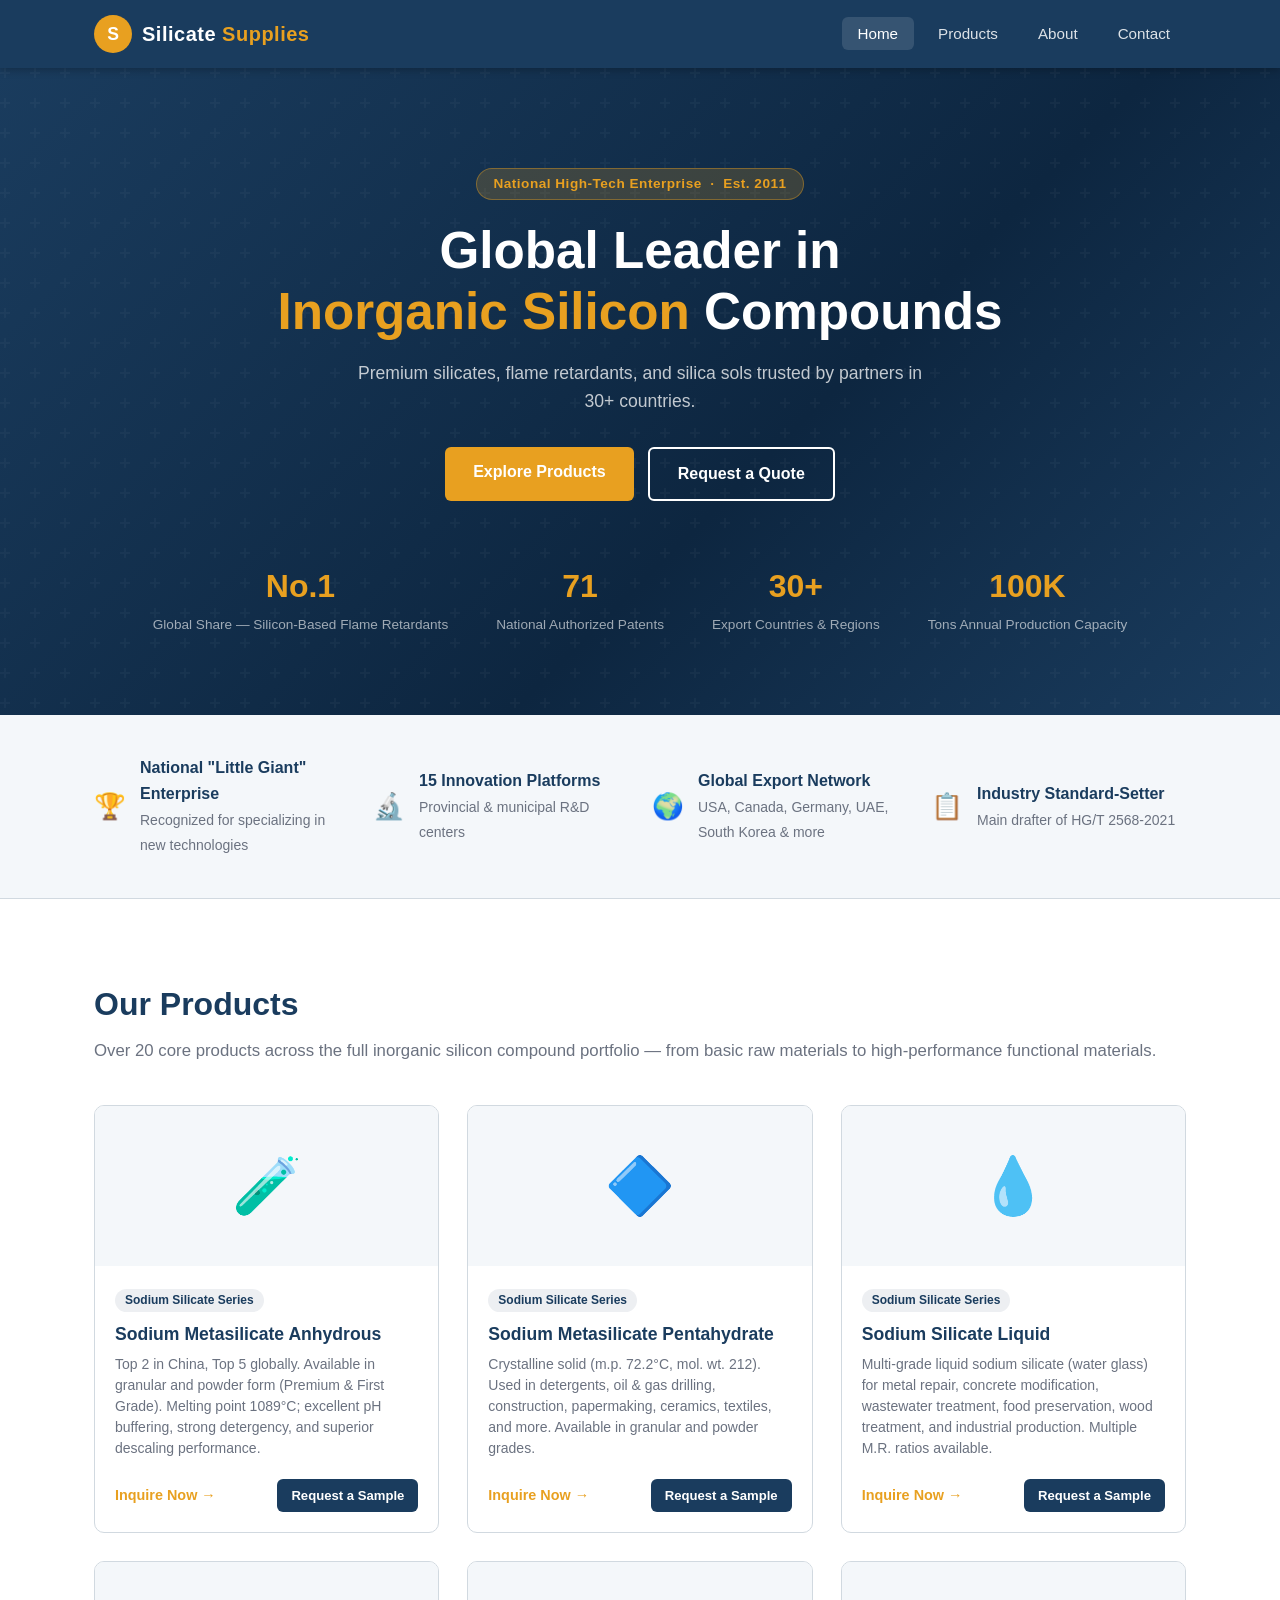
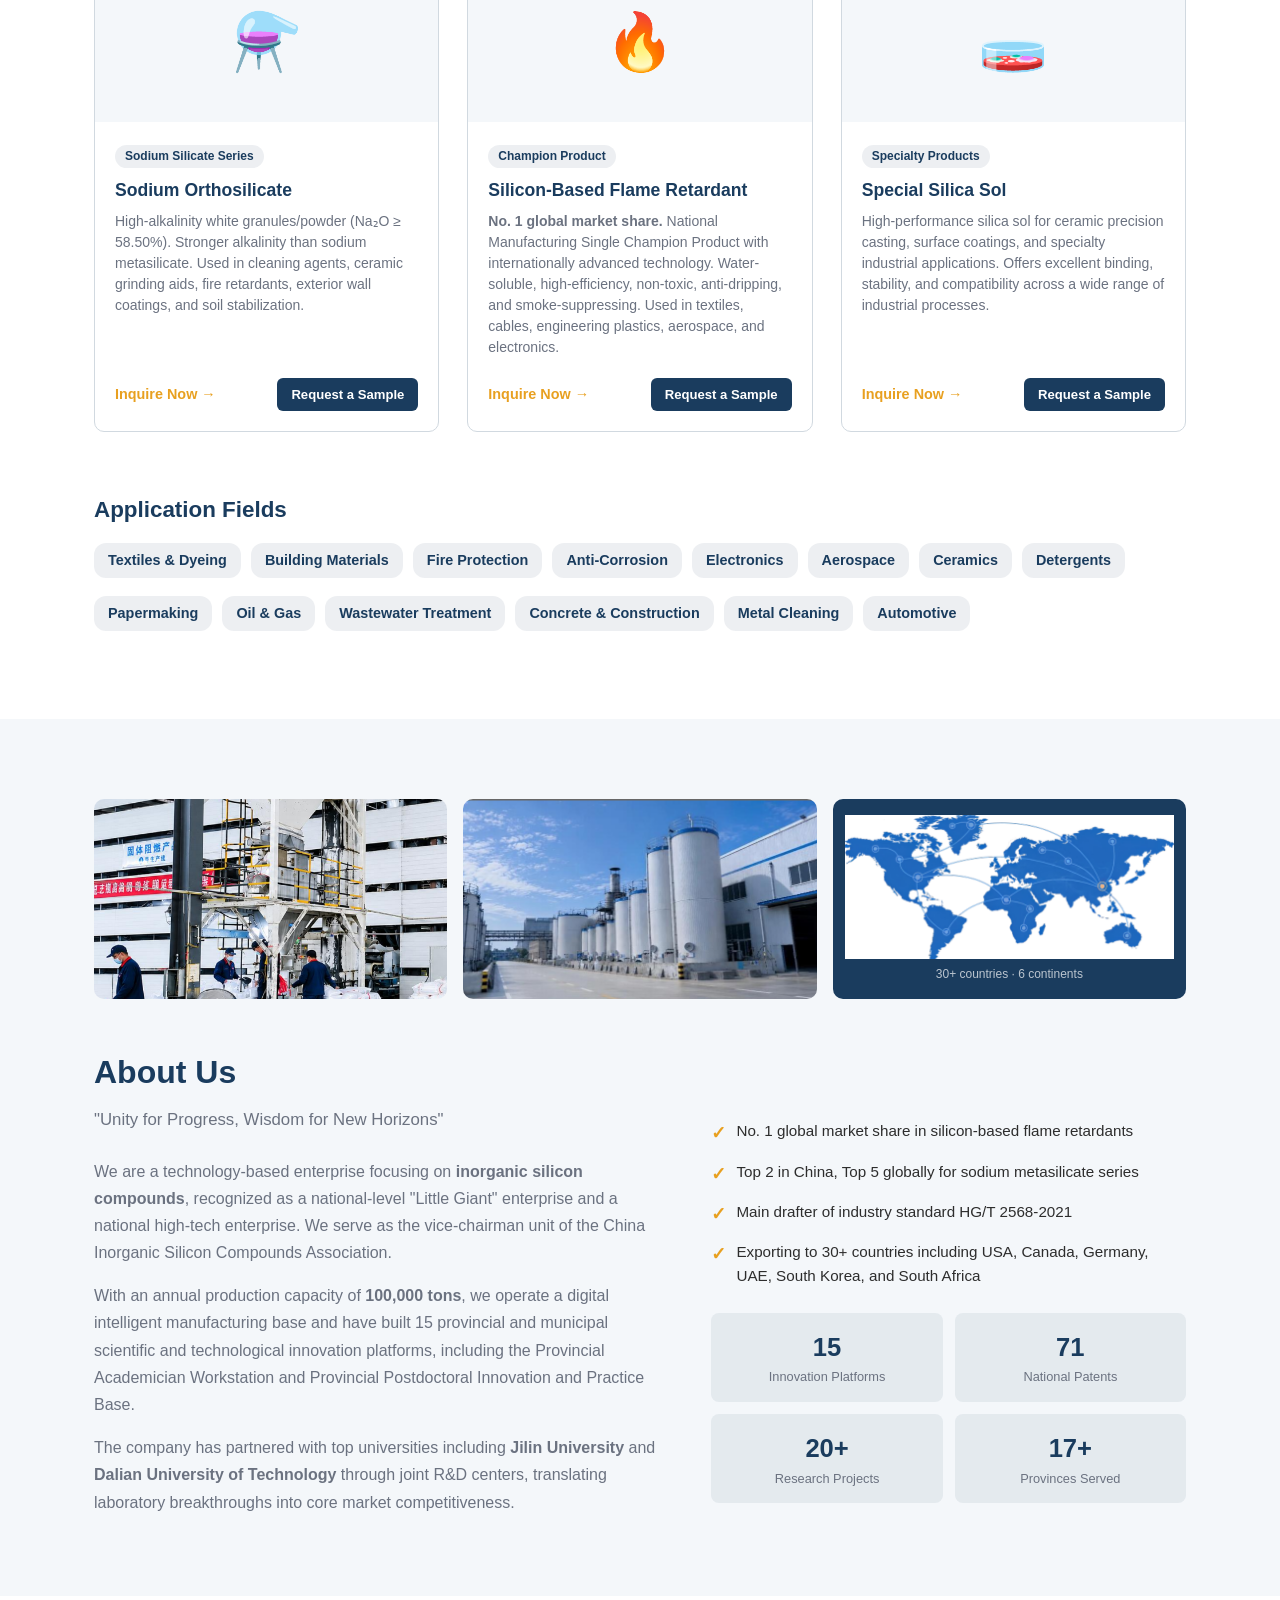
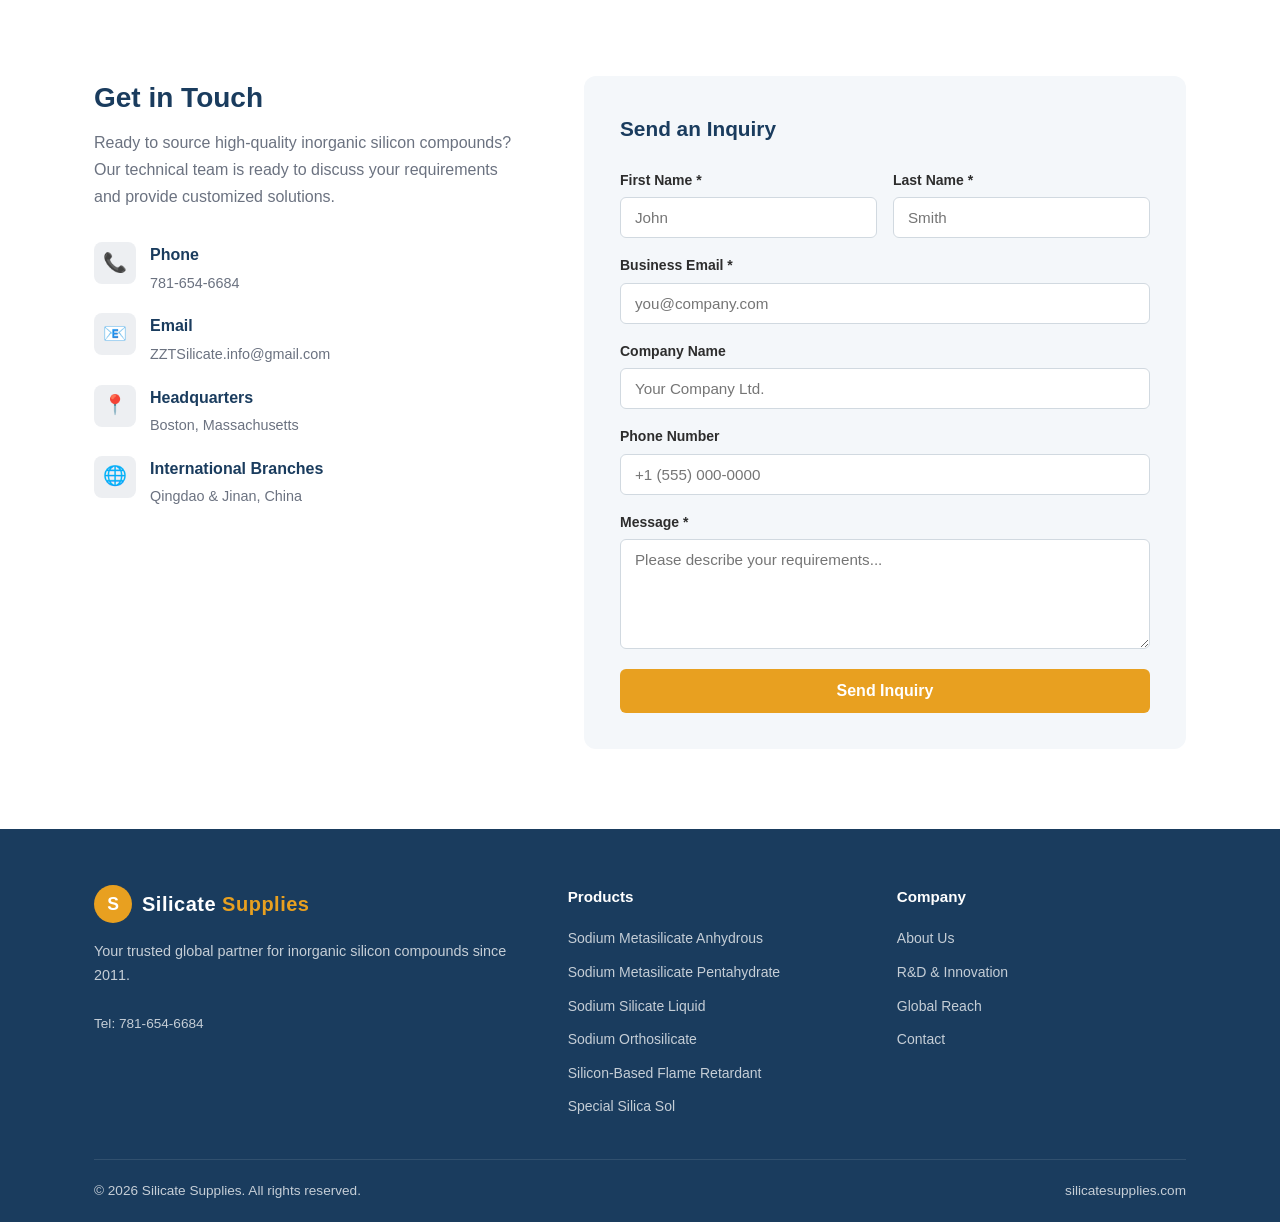
==== index.html @ c0387458 "Push right column down to align below About Us heading" ====
<!DOCTYPE html>
<html lang="en">
<head>
  <meta charset="UTF-8" />
  <meta name="viewport" content="width=device-width, initial-scale=1.0" />
  <title>Silicate Supplies | Sodium Metasilicate, Silica Sol & Flame Retardants</title>
  <meta name="description" content="Global supplier of inorganic silicon compounds — sodium metasilicate anhydrous & pentahydrate, sodium silicate, silicon-based flame retardants, and silica sol. No.1 global share in silicon-based flame retardants. Shipping to 30+ countries. Boston, MA." />
  <meta name="keywords" content="sodium metasilicate, sodium silicate, silicon flame retardant, silica sol, inorganic silicon compounds, sodium orthosilicate, silicate supplier, industrial silicates" />
  <meta name="robots" content="index, follow" />
  <link rel="canonical" href="https://silicatesupplies.com/" />
  <link rel="stylesheet" href="css/style.css" />
</head>
<body>

<!-- ===== NAV ===== -->
<nav>
  <div class="container nav-inner">
    <a href="#home" class="nav-logo">
      <div class="nav-logo-icon">S</div>
      <span class="nav-logo-text">Silicate <span>Supplies</span></span>
    </a>
    <ul class="nav-links">
      <li><a href="#home" class="active">Home</a></li>
      <li><a href="#products">Products</a></li>
      <li><a href="#about">About</a></li>
      <li><a href="#contact">Contact</a></li>
    </ul>
    <div class="hamburger" id="hamburger" aria-label="Menu">
      <span></span><span></span><span></span>
    </div>
  </div>
</nav>

<!-- ===== HERO ===== -->
<section id="home" class="hero">
  <div class="container hero-content">
    <div class="hero-badge">National High-Tech Enterprise &nbsp;·&nbsp; Est. 2011</div>
    <h1>Global Leader in<br><span>Inorganic Silicon</span> Compounds</h1>
    <p class="hero-desc">
      Premium silicates, flame retardants, and silica sols trusted by partners in 30+ countries.
    </p>
    <div class="hero-buttons">
      <a href="#products" class="btn btn-primary">Explore Products</a>
      <a href="#contact" class="btn btn-outline">Request a Quote</a>
    </div>
    <div class="hero-stats">
      <div class="stat-item">
        <div class="stat-num">No.1</div>
        <div class="stat-label">Global Share — Silicon-Based Flame Retardants</div>
      </div>
      <div class="stat-item">
        <div class="stat-num">71</div>
        <div class="stat-label">National Authorized Patents</div>
      </div>
      <div class="stat-item">
        <div class="stat-num">30+</div>
        <div class="stat-label">Export Countries &amp; Regions</div>
      </div>
      <div class="stat-item">
        <div class="stat-num">100K</div>
        <div class="stat-label">Tons Annual Production Capacity</div>
      </div>
    </div>
  </div>
</section>

<!-- ===== FEATURES BAR ===== -->
<div class="features-bar">
  <div class="container">
    <div class="features-grid">
      <div class="feature-item">
        <span class="feature-icon">🏆</span>
        <div class="feature-text">
          <strong>National "Little Giant" Enterprise</strong>
          <span>Recognized for specializing in new technologies</span>
        </div>
      </div>
      <div class="feature-item">
        <span class="feature-icon">🔬</span>
        <div class="feature-text">
          <strong>15 Innovation Platforms</strong>
          <span>Provincial &amp; municipal R&amp;D centers</span>
        </div>
      </div>
      <div class="feature-item">
        <span class="feature-icon">🌍</span>
        <div class="feature-text">
          <strong>Global Export Network</strong>
          <span>USA, Canada, Germany, UAE, South Korea &amp; more</span>
        </div>
      </div>
      <div class="feature-item">
        <span class="feature-icon">📋</span>
        <div class="feature-text">
          <strong>Industry Standard-Setter</strong>
          <span>Main drafter of HG/T 2568-2021</span>
        </div>
      </div>
    </div>
  </div>
</div>

<!-- ===== PRODUCTS ===== -->
<section id="products" class="products">
  <div class="container">
    <h2 class="section-title">Our Products</h2>
    <p class="section-sub">Over 20 core products across the full inorganic silicon compound portfolio — from basic raw materials to high-performance functional materials.</p>
    <div class="products-grid">

      <div class="product-card">
        <div class="product-img">🧪</div>
        <div class="product-body">
          <span class="product-tag">Sodium Silicate Series</span>
          <h3>Sodium Metasilicate Anhydrous</h3>
          <p>Top 2 in China, Top 5 globally. Available in granular and powder form (Premium &amp; First Grade). Melting point 1089°C; excellent pH buffering, strong detergency, and superior descaling performance.</p>
        </div>
        <div class="product-footer">
          <a href="#contact" data-product="Sodium Metasilicate Anhydrous">Inquire Now &rarr;</a>
          <a href="#contact" class="sample-btn" data-product="Sodium Metasilicate Anhydrous" data-sample="true">Request a Sample</a>
        </div>
      </div>

      <div class="product-card">
        <div class="product-img">🔷</div>
        <div class="product-body">
          <span class="product-tag">Sodium Silicate Series</span>
          <h3>Sodium Metasilicate Pentahydrate</h3>
          <p>Crystalline solid (m.p. 72.2°C, mol. wt. 212). Used in detergents, oil &amp; gas drilling, construction, papermaking, ceramics, textiles, and more. Available in granular and powder grades.</p>
        </div>
        <div class="product-footer">
          <a href="#contact" data-product="Sodium Metasilicate Pentahydrate">Inquire Now &rarr;</a>
          <a href="#contact" class="sample-btn" data-product="Sodium Metasilicate Pentahydrate" data-sample="true">Request a Sample</a>
        </div>
      </div>

      <div class="product-card">
        <div class="product-img">💧</div>
        <div class="product-body">
          <span class="product-tag">Sodium Silicate Series</span>
          <h3>Sodium Silicate Liquid</h3>
          <p>Multi-grade liquid sodium silicate (water glass) for metal repair, concrete modification, wastewater treatment, food preservation, wood treatment, and industrial production. Multiple M.R. ratios available.</p>
        </div>
        <div class="product-footer">
          <a href="#contact" data-product="Sodium Silicate Liquid">Inquire Now &rarr;</a>
          <a href="#contact" class="sample-btn" data-product="Sodium Silicate Liquid" data-sample="true">Request a Sample</a>
        </div>
      </div>

      <div class="product-card">
        <div class="product-img">⚗️</div>
        <div class="product-body">
          <span class="product-tag">Sodium Silicate Series</span>
          <h3>Sodium Orthosilicate</h3>
          <p>High-alkalinity white granules/powder (Na₂O ≥ 58.50%). Stronger alkalinity than sodium metasilicate. Used in cleaning agents, ceramic grinding aids, fire retardants, exterior wall coatings, and soil stabilization.</p>
        </div>
        <div class="product-footer">
          <a href="#contact" data-product="Sodium Orthosilicate">Inquire Now &rarr;</a>
          <a href="#contact" class="sample-btn" data-product="Sodium Orthosilicate" data-sample="true">Request a Sample</a>
        </div>
      </div>

      <div class="product-card">
        <div class="product-img">🔥</div>
        <div class="product-body">
          <span class="product-tag">Champion Product</span>
          <h3>Silicon-Based Flame Retardant</h3>
          <p><strong>No. 1 global market share.</strong> National Manufacturing Single Champion Product with internationally advanced technology. Water-soluble, high-efficiency, non-toxic, anti-dripping, and smoke-suppressing. Used in textiles, cables, engineering plastics, aerospace, and electronics.</p>
        </div>
        <div class="product-footer">
          <a href="#contact" data-product="Silicon-Based Flame Retardant">Inquire Now &rarr;</a>
          <a href="#contact" class="sample-btn" data-product="Silicon-Based Flame Retardant" data-sample="true">Request a Sample</a>
        </div>
      </div>

      <div class="product-card">
        <div class="product-img">🧫</div>
        <div class="product-body">
          <span class="product-tag">Specialty Products</span>
          <h3>Special Silica Sol</h3>
          <p>High-performance silica sol for ceramic precision casting, surface coatings, and specialty industrial applications. Offers excellent binding, stability, and compatibility across a wide range of industrial processes.</p>
        </div>
        <div class="product-footer">
          <a href="#contact" data-product="Special Silica Sol">Inquire Now &rarr;</a>
          <a href="#contact" class="sample-btn" data-product="Special Silica Sol" data-sample="true">Request a Sample</a>
        </div>
      </div>

    </div>

    <!-- Application fields -->
    <div style="margin-top:60px;">
      <h3 style="font-size:1.4rem;font-weight:700;color:var(--primary);margin-bottom:1rem;">Application Fields</h3>
      <div style="display:flex;flex-wrap:wrap;gap:10px;">
        <span class="product-tag" style="font-size:.9rem;padding:6px 14px;">Textiles &amp; Dyeing</span>
        <span class="product-tag" style="font-size:.9rem;padding:6px 14px;">Building Materials</span>
        <span class="product-tag" style="font-size:.9rem;padding:6px 14px;">Fire Protection</span>
        <span class="product-tag" style="font-size:.9rem;padding:6px 14px;">Anti-Corrosion</span>
        <span class="product-tag" style="font-size:.9rem;padding:6px 14px;">Electronics</span>
        <span class="product-tag" style="font-size:.9rem;padding:6px 14px;">Aerospace</span>
        <span class="product-tag" style="font-size:.9rem;padding:6px 14px;">Ceramics</span>
        <span class="product-tag" style="font-size:.9rem;padding:6px 14px;">Detergents</span>
        <span class="product-tag" style="font-size:.9rem;padding:6px 14px;">Papermaking</span>
        <span class="product-tag" style="font-size:.9rem;padding:6px 14px;">Oil &amp; Gas</span>
        <span class="product-tag" style="font-size:.9rem;padding:6px 14px;">Wastewater Treatment</span>
        <span class="product-tag" style="font-size:.9rem;padding:6px 14px;">Concrete &amp; Construction</span>
        <span class="product-tag" style="font-size:.9rem;padding:6px 14px;">Metal Cleaning</span>
        <span class="product-tag" style="font-size:.9rem;padding:6px 14px;">Automotive</span>
      </div>
    </div>
  </div>
</section>

<!-- ===== ABOUT ===== -->
<section id="about" class="about">
  <div class="container">

    <!-- 3 images side by side -->
    <div style="display:grid;grid-template-columns:1fr 1fr 1fr;gap:16px;margin-bottom:48px;">
      <img src="images/company1.png" alt="Production facility" style="width:100%;height:200px;object-fit:cover;border-radius:10px;" />
      <img src="images/company2.png" alt="Manufacturing plant" style="width:100%;height:200px;object-fit:cover;border-radius:10px;" />
      <div style="background:var(--primary);border-radius:10px;height:200px;display:flex;flex-direction:column;align-items:center;justify-content:center;padding:12px;">
        <img src="images/map.png" alt="Global shipping map" style="width:100%;max-height:155px;object-fit:contain;" />
        <span style="font-size:.75rem;color:rgba(255,255,255,.7);margin-top:6px;">30+ countries · 6 continents</span>
      </div>
    </div>

    <!-- About Us content -->
    <div style="display:grid;grid-template-columns:1.2fr 1fr;gap:48px;align-items:start;">
      <div>
        <h2 class="section-title">About Us</h2>
        <p class="section-sub" style="margin-bottom:1.5rem;">"Unity for Progress, Wisdom for New Horizons"</p>
        <p style="color:var(--muted);margin-bottom:1rem;line-height:1.7;">
          We are a technology-based enterprise focusing on <strong>inorganic silicon compounds</strong>, recognized as a national-level "Little Giant" enterprise and a national high-tech enterprise. We serve as the vice-chairman unit of the China Inorganic Silicon Compounds Association.
        </p>
        <p style="color:var(--muted);margin-bottom:1rem;line-height:1.7;">
          With an annual production capacity of <strong>100,000 tons</strong>, we operate a digital intelligent manufacturing base and have built 15 provincial and municipal scientific and technological innovation platforms, including the Provincial Academician Workstation and Provincial Postdoctoral Innovation and Practice Base.
        </p>
        <p style="color:var(--muted);line-height:1.7;">
          The company has partnered with top universities including <strong>Jilin University</strong> and <strong>Dalian University of Technology</strong> through joint R&amp;D centers, translating laboratory breakthroughs into core market competitiveness.
        </p>
      </div>
      <div style="padding-top:4.5rem;">
        <ul class="values-list" style="margin-top:0;margin-bottom:1.5rem;">
          <li><span class="check">&#10003;</span><span>No. 1 global market share in silicon-based flame retardants</span></li>
          <li><span class="check">&#10003;</span><span>Top 2 in China, Top 5 globally for sodium metasilicate series</span></li>
          <li><span class="check">&#10003;</span><span>Main drafter of industry standard HG/T 2568-2021</span></li>
          <li><span class="check">&#10003;</span><span>Exporting to 30+ countries including USA, Canada, Germany, UAE, South Korea, and South Africa</span></li>
        </ul>
        <div style="display:grid;grid-template-columns:1fr 1fr;gap:12px;">
          <div style="background:rgba(26,60,94,.07);border-radius:8px;padding:14px;text-align:center;">
            <div style="font-size:1.6rem;font-weight:800;color:var(--primary);">15</div>
            <div style="font-size:.8rem;color:var(--muted);">Innovation Platforms</div>
          </div>
          <div style="background:rgba(26,60,94,.07);border-radius:8px;padding:14px;text-align:center;">
            <div style="font-size:1.6rem;font-weight:800;color:var(--primary);">71</div>
            <div style="font-size:.8rem;color:var(--muted);">National Patents</div>
          </div>
          <div style="background:rgba(26,60,94,.07);border-radius:8px;padding:14px;text-align:center;">
            <div style="font-size:1.6rem;font-weight:800;color:var(--primary);">20+</div>
            <div style="font-size:.8rem;color:var(--muted);">Research Projects</div>
          </div>
          <div style="background:rgba(26,60,94,.07);border-radius:8px;padding:14px;text-align:center;">
            <div style="font-size:1.6rem;font-weight:800;color:var(--primary);">17+</div>
            <div style="font-size:.8rem;color:var(--muted);">Provinces Served</div>
          </div>
        </div>
      </div>
    </div>

  </div>
</section>

<!-- ===== CONTACT ===== -->
<section id="contact" class="contact">
  <div class="container">
    <div class="contact-grid">
      <div class="contact-info">
        <h2 class="section-title">Get in Touch</h2>
        <p>Ready to source high-quality inorganic silicon compounds? Our technical team is ready to discuss your requirements and provide customized solutions.</p>
        <div class="contact-details">
          <div class="contact-item">
            <div class="contact-item-icon">📞</div>
            <div class="contact-item-text">
              <strong>Phone</strong>
              <span>781-654-6684</span>
            </div>
          </div>
          <div class="contact-item">
            <div class="contact-item-icon">📧</div>
            <div class="contact-item-text">
              <strong>Email</strong>
              <span>ZZTSilicate.info@gmail.com</span>
            </div>
          </div>
          <div class="contact-item">
            <div class="contact-item-icon">📍</div>
            <div class="contact-item-text">
              <strong>Headquarters</strong>
              <span>Boston, Massachusetts</span>
            </div>
          </div>
          <div class="contact-item">
            <div class="contact-item-icon">🌐</div>
            <div class="contact-item-text">
              <strong>International Branches</strong>
              <span>Qingdao &amp; Jinan, China</span>
            </div>
          </div>
        </div>
      </div>

      <div class="contact-form">
        <h3>Send an Inquiry</h3>
        <form id="contactForm" novalidate>
          <div class="form-row">
            <div class="form-group">
              <label for="fname">First Name *</label>
              <input type="text" id="fname" name="fname" placeholder="John" required />
            </div>
            <div class="form-group">
              <label for="lname">Last Name *</label>
              <input type="text" id="lname" name="lname" placeholder="Smith" required />
            </div>
          </div>
          <div class="form-group">
            <label for="email">Business Email *</label>
            <input type="email" id="email" name="email" placeholder="you@company.com" required />
          </div>
          <div class="form-group">
            <label for="company">Company Name</label>
            <input type="text" id="company" name="company" placeholder="Your Company Ltd." />
          </div>
          <div class="form-group">
            <label for="phone">Phone Number</label>
            <input type="tel" id="phone" name="phone" placeholder="+1 (555) 000-0000" />
          </div>
          <div class="form-group">
            <label for="message">Message *</label>
            <textarea id="message" name="message" placeholder="Please describe your requirements..." required></textarea>
          </div>
          <button type="submit" class="btn btn-primary form-submit">Send Inquiry</button>
          <div class="form-success" id="formSuccess" style="display:none;color:#27ae60;margin-top:10px;">
            &#10003; &nbsp; Thank you! Your inquiry has been received. Our team will respond within 1–2 business days.
          </div>
          <div class="form-error" id="formError" style="display:none;color:#c0392b;margin-top:10px;">
            Something went wrong. Please email us at ZZTSilicate.info@gmail.com.
          </div>
        </form>
      </div>
    </div>
  </div>
</section>

<!-- ===== FOOTER ===== -->
<footer>
  <div class="container">
    <div class="footer-top">
      <div class="footer-brand">
        <div class="nav-logo" style="margin-bottom:.75rem;">
          <div class="nav-logo-icon">S</div>
          <span class="nav-logo-text">Silicate <span>Supplies</span></span>
        </div>
        <p>Your trusted global partner for inorganic silicon compounds since 2011.</p>
        <p style="font-size:.85rem;margin-top:.5rem;">Tel: 781-654-6684</p>
      </div>
      <div class="footer-col">
        <h4>Products</h4>
        <ul>
          <li><a href="#products">Sodium Metasilicate Anhydrous</a></li>
          <li><a href="#products">Sodium Metasilicate Pentahydrate</a></li>
          <li><a href="#products">Sodium Silicate Liquid</a></li>
          <li><a href="#products">Sodium Orthosilicate</a></li>
          <li><a href="#products">Silicon-Based Flame Retardant</a></li>
          <li><a href="#products">Special Silica Sol</a></li>
        </ul>
      </div>
      <div class="footer-col">
        <h4>Company</h4>
        <ul>
          <li><a href="#about">About Us</a></li>
          <li><a href="#about">R&amp;D &amp; Innovation</a></li>
          <li><a href="#about">Global Reach</a></li>
          <li><a href="#contact">Contact</a></li>
        </ul>
      </div>
    </div>
    <div class="footer-bottom">
      <span>&copy; 2026 Silicate Supplies. All rights reserved.</span>
      <span>silicatesupplies.com</span>
    </div>
  </div>
</footer>

<script src="js/main.js"></script>
</body>
</html>
---- css/style.css ----
/* ===== RESET & BASE ===== */
*, *::before, *::after { box-sizing: border-box; margin: 0; padding: 0; }

:root {
  --primary:   #1a3c5e;
  --accent:    #e8a020;
  --light-bg:  #f4f7fa;
  --text:      #2d2d2d;
  --muted:     #6b7280;
  --white:     #ffffff;
  --border:    #d1d9e0;
  --radius:    6px;
  --shadow:    0 2px 12px rgba(0,0,0,.10);
  --transition: .25s ease;
}

html { scroll-behavior: smooth; }
body { font-family: 'Segoe UI', Arial, sans-serif; color: var(--text); background: var(--white); line-height: 1.6; }
img  { max-width: 100%; display: block; }
a    { text-decoration: none; color: inherit; }

/* ===== UTILITY ===== */
.container     { max-width: 1140px; margin: 0 auto; padding: 0 24px; }
.section-title { font-size: 2rem; font-weight: 700; color: var(--primary); margin-bottom: .5rem; }
.section-sub   { color: var(--muted); margin-bottom: 2.5rem; font-size: 1.05rem; }
.btn           { display: inline-block; padding: 12px 28px; border-radius: var(--radius); font-weight: 600; cursor: pointer; transition: background var(--transition), transform var(--transition); border: none; font-size: 1rem; }
.btn-primary   { background: var(--accent); color: var(--white); }
.btn-primary:hover { background: #c9880e; transform: translateY(-1px); }
.btn-outline   { background: transparent; color: var(--white); border: 2px solid var(--white); }
.btn-outline:hover { background: var(--white); color: var(--primary); }

/* ===== NAV ===== */
nav {
  position: sticky; top: 0; z-index: 100;
  background: var(--primary);
  box-shadow: 0 2px 8px rgba(0,0,0,.25);
}
.nav-inner {
  display: flex; align-items: center; justify-content: space-between;
  height: 68px;
}
.nav-logo { display: flex; align-items: center; gap: 10px; }
.nav-logo-icon {
  width: 38px; height: 38px; background: var(--accent);
  border-radius: 50%; display: flex; align-items: center; justify-content: center;
  font-weight: 900; font-size: 1.1rem; color: var(--white);
}
.nav-logo-text { color: var(--white); font-size: 1.25rem; font-weight: 700; letter-spacing: .5px; }
.nav-logo-text span { color: var(--accent); }
.nav-links { display: flex; gap: 8px; list-style: none; }
.nav-links a {
  color: rgba(255,255,255,.85); padding: 8px 16px; border-radius: var(--radius);
  font-size: .95rem; font-weight: 500; transition: background var(--transition), color var(--transition);
}
.nav-links a:hover, .nav-links a.active { background: rgba(255,255,255,.12); color: var(--white); }
.nav-cta { display: none; }
.hamburger { display: none; flex-direction: column; gap: 5px; cursor: pointer; padding: 4px; }
.hamburger span { width: 26px; height: 2px; background: var(--white); border-radius: 2px; transition: all var(--transition); }

/* ===== HERO ===== */
.hero {
  background: linear-gradient(135deg, var(--primary) 0%, #0d2640 60%, #1a3c5e 100%);
  padding: 100px 0 80px;
  text-align: center;
  position: relative; overflow: hidden;
}
.hero::before {
  content: '';
  position: absolute; inset: 0;
  background: url("data:image/svg+xml,%3Csvg width='60' height='60' viewBox='0 0 60 60' xmlns='http://www.w3.org/2000/svg'%3E%3Cg fill='none' fill-rule='evenodd'%3E%3Cg fill='%23ffffff' fill-opacity='0.03'%3E%3Cpath d='M36 34v-4h-2v4h-4v2h4v4h2v-4h4v-2h-4zm0-30V0h-2v4h-4v2h4v4h2V6h4V4h-4zM6 34v-4H4v4H0v2h4v4h2v-4h4v-2H6zM6 4V0H4v4H0v2h4v4h2V6h4V4H6z'/%3E%3C/g%3E%3C/g%3E%3C/svg%3E") repeat;
}
.hero-content { position: relative; }
.hero-badge {
  display: inline-block; background: rgba(232,160,32,.2); color: var(--accent);
  border: 1px solid rgba(232,160,32,.4); border-radius: 20px;
  padding: 4px 16px; font-size: .85rem; font-weight: 600; letter-spacing: .5px; margin-bottom: 1.25rem;
}
.hero h1 { font-size: clamp(2rem, 5vw, 3.2rem); color: var(--white); font-weight: 800; line-height: 1.2; margin-bottom: 1rem; }
.hero h1 span { color: var(--accent); }
.hero-desc { color: rgba(255,255,255,.75); font-size: 1.1rem; max-width: 580px; margin: 0 auto 2rem; }
.hero-buttons { display: flex; gap: 14px; justify-content: center; flex-wrap: wrap; }
.hero-stats { display: flex; justify-content: center; gap: 48px; margin-top: 60px; flex-wrap: wrap; }
.stat-item { text-align: center; }
.stat-num  { font-size: 2rem; font-weight: 800; color: var(--accent); }
.stat-label{ color: rgba(255,255,255,.6); font-size: .85rem; margin-top: 2px; }

/* ===== FEATURES BAR ===== */
.features-bar { background: var(--light-bg); padding: 40px 0; border-bottom: 1px solid var(--border); }
.features-grid { display: grid; grid-template-columns: repeat(auto-fit, minmax(200px, 1fr)); gap: 24px; }
.feature-item { display: flex; align-items: center; gap: 14px; }
.feature-icon { font-size: 1.6rem; flex-shrink: 0; }
.feature-text strong { display: block; font-weight: 600; color: var(--primary); }
.feature-text span   { font-size: .875rem; color: var(--muted); }

/* ===== PRODUCTS ===== */
.products { padding: 80px 0; }
.products-grid { display: grid; grid-template-columns: repeat(auto-fill, minmax(280px, 1fr)); gap: 28px; }
.product-card {
  border: 1px solid var(--border); border-radius: 10px; overflow: hidden;
  transition: box-shadow var(--transition), transform var(--transition);
  background: var(--white);
  display: flex; flex-direction: column;
}
.product-card:hover { box-shadow: var(--shadow); transform: translateY(-3px); }
.product-img {
  height: 160px; display: flex; align-items: center; justify-content: center;
  font-size: 3.5rem; background: var(--light-bg);
}
.product-body { padding: 20px; flex: 1; }
.product-tag {
  display: inline-block; background: rgba(26,60,94,.08); color: var(--primary);
  border-radius: 12px; padding: 2px 10px; font-size: .75rem; font-weight: 600; margin-bottom: 8px;
}
.product-body h3 { font-size: 1.1rem; font-weight: 700; margin-bottom: 6px; color: var(--primary); }
.product-body p  { font-size: .875rem; color: var(--muted); line-height: 1.5; }
.product-footer  { padding: 0 20px 20px; display: flex; align-items: center; justify-content: space-between; flex-wrap: nowrap; gap: 8px; }
.product-footer a {
  color: var(--accent); font-weight: 600; font-size: .9rem;
  display: inline-flex; align-items: center; gap: 4px;
  transition: gap var(--transition);
}
.product-footer a:hover { gap: 8px; }
.sample-btn {
  background: var(--primary); color: var(--white) !important;
  padding: 6px 14px; border-radius: var(--radius); font-size: .82rem !important;
  transition: background var(--transition) !important;
}
.sample-btn:hover { background: #0f2540 !important; gap: 4px !important; }

/* ===== ABOUT ===== */
.about { padding: 80px 0; background: var(--light-bg); }
.about-grid { display: grid; grid-template-columns: 1fr 1fr; gap: 60px; align-items: center; }
.about-visual {
  background: linear-gradient(135deg, var(--primary), #0d2640);
  border-radius: 12px; padding: 48px 32px; text-align: center; color: var(--white);
}
.about-visual .big-icon { font-size: 5rem; margin-bottom: 1rem; }
.about-visual h3 { font-size: 1.4rem; font-weight: 700; margin-bottom: .5rem; }
.about-visual p  { color: rgba(255,255,255,.7); font-size: .95rem; }
.about-content p { color: var(--muted); margin-bottom: 1.25rem; line-height: 1.7; }
.values-list { list-style: none; display: flex; flex-direction: column; gap: 12px; }
.values-list li { display: flex; align-items: flex-start; gap: 10px; }
.values-list li .check { color: var(--accent); font-weight: 700; font-size: 1.1rem; flex-shrink: 0; }
.values-list li span  { color: var(--text); font-size: .95rem; }

/* ===== CONTACT ===== */
.contact { padding: 80px 0; }
.contact-grid { display: grid; grid-template-columns: 1fr 1.4fr; gap: 60px; }
.contact-info h2 { font-size: 1.75rem; font-weight: 700; color: var(--primary); margin-bottom: .5rem; }
.contact-info p  { color: var(--muted); margin-bottom: 2rem; line-height: 1.7; }
.contact-details { display: flex; flex-direction: column; gap: 18px; }
.contact-item { display: flex; align-items: flex-start; gap: 14px; }
.contact-item-icon {
  width: 42px; height: 42px; background: rgba(26,60,94,.08); border-radius: 8px;
  display: flex; align-items: center; justify-content: center; font-size: 1.2rem; flex-shrink: 0;
}
.contact-item-text strong { display: block; font-weight: 600; color: var(--primary); margin-bottom: 2px; }
.contact-item-text span  { color: var(--muted); font-size: .9rem; }
.contact-form { background: var(--light-bg); border-radius: 12px; padding: 36px; }
.contact-form h3 { font-size: 1.3rem; font-weight: 700; color: var(--primary); margin-bottom: 1.5rem; }
.form-row { display: grid; grid-template-columns: 1fr 1fr; gap: 16px; }
.form-group { display: flex; flex-direction: column; gap: 6px; margin-bottom: 16px; }
.form-group label { font-size: .875rem; font-weight: 600; color: var(--text); }
.form-group input,
.form-group select,
.form-group textarea {
  padding: 11px 14px; border: 1px solid var(--border); border-radius: var(--radius);
  font-size: .95rem; font-family: inherit; background: var(--white);
  transition: border-color var(--transition), box-shadow var(--transition);
  color: var(--text);
}
.form-group input:focus,
.form-group select:focus,
.form-group textarea:focus {
  outline: none; border-color: var(--primary);
  box-shadow: 0 0 0 3px rgba(26,60,94,.12);
}
.form-group textarea { resize: vertical; min-height: 110px; }
.form-submit { width: 100%; padding: 13px; font-size: 1rem; margin-top: 4px; }
.form-success {
  display: none; background: #d1fae5; border: 1px solid #6ee7b7;
  color: #065f46; border-radius: var(--radius); padding: 14px 18px;
  margin-top: 14px; font-weight: 500;
}

/* ===== FOOTER ===== */
footer { background: var(--primary); color: rgba(255,255,255,.75); }
.footer-top { padding: 56px 0 40px; display: grid; grid-template-columns: 1.5fr 1fr 1fr; gap: 40px; }
.footer-brand p { margin: 1rem 0 1.5rem; font-size: .9rem; line-height: 1.7; }
.footer-col h4 { color: var(--white); font-weight: 700; margin-bottom: 1rem; font-size: .95rem; }
.footer-col ul  { list-style: none; display: flex; flex-direction: column; gap: 8px; }
.footer-col ul a { font-size: .875rem; transition: color var(--transition); }
.footer-col ul a:hover { color: var(--accent); }
.footer-bottom {
  border-top: 1px solid rgba(255,255,255,.1); padding: 20px 0;
  display: flex; justify-content: space-between; align-items: center;
  font-size: .85rem;
}
.footer-bottom a { color: var(--accent); }

/* ===== RESPONSIVE ===== */
@media (max-width: 900px) {
  .about-grid, .contact-grid { grid-template-columns: 1fr; }
  .footer-top { grid-template-columns: 1fr 1fr; }
}
@media (max-width: 640px) {
  .nav-links, .nav-cta { display: none; }
  .hamburger { display: flex; }
  .nav-links.open {
    display: flex; flex-direction: column; position: absolute;
    top: 68px; left: 0; right: 0; background: var(--primary);
    padding: 16px 24px; gap: 4px; border-top: 1px solid rgba(255,255,255,.1);
  }
  .form-row { grid-template-columns: 1fr; }
  .footer-top { grid-template-columns: 1fr; }
  .footer-bottom { flex-direction: column; gap: 8px; text-align: center; }
  .hero-stats { gap: 28px; }
}
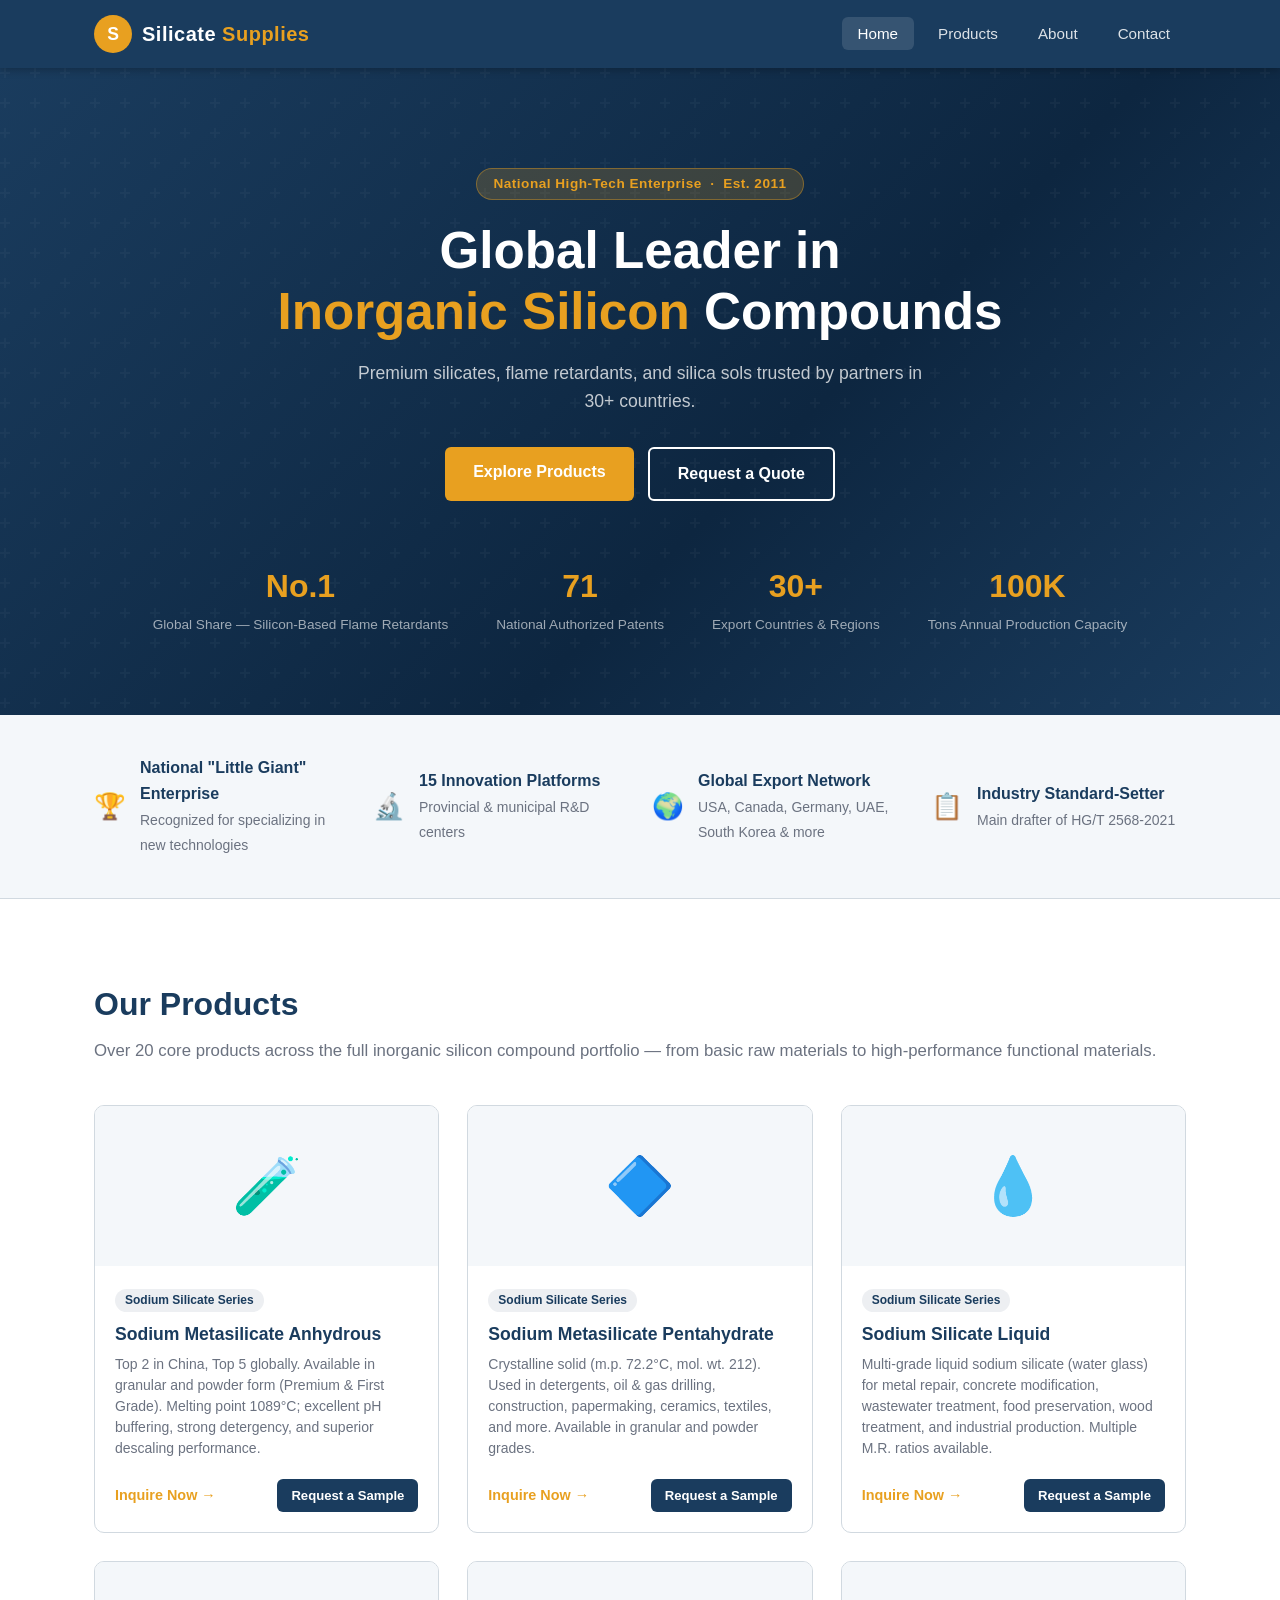
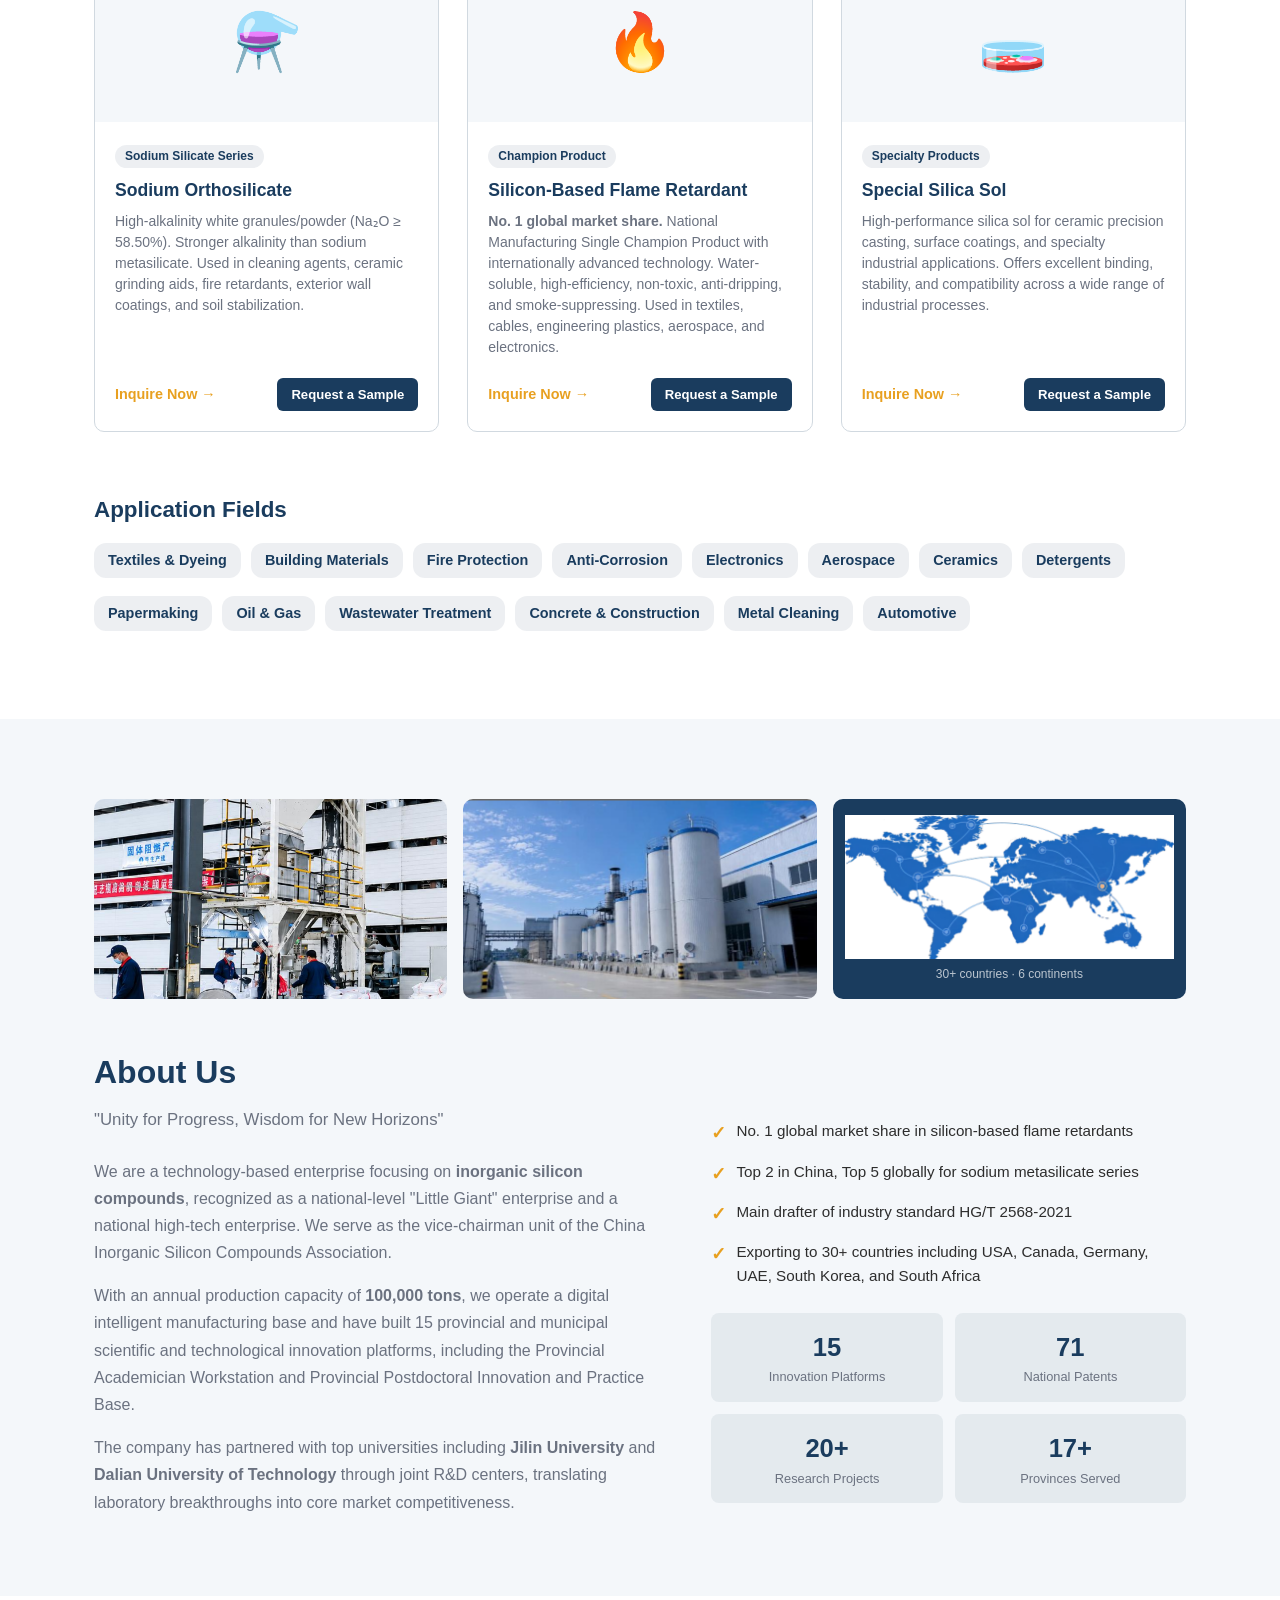
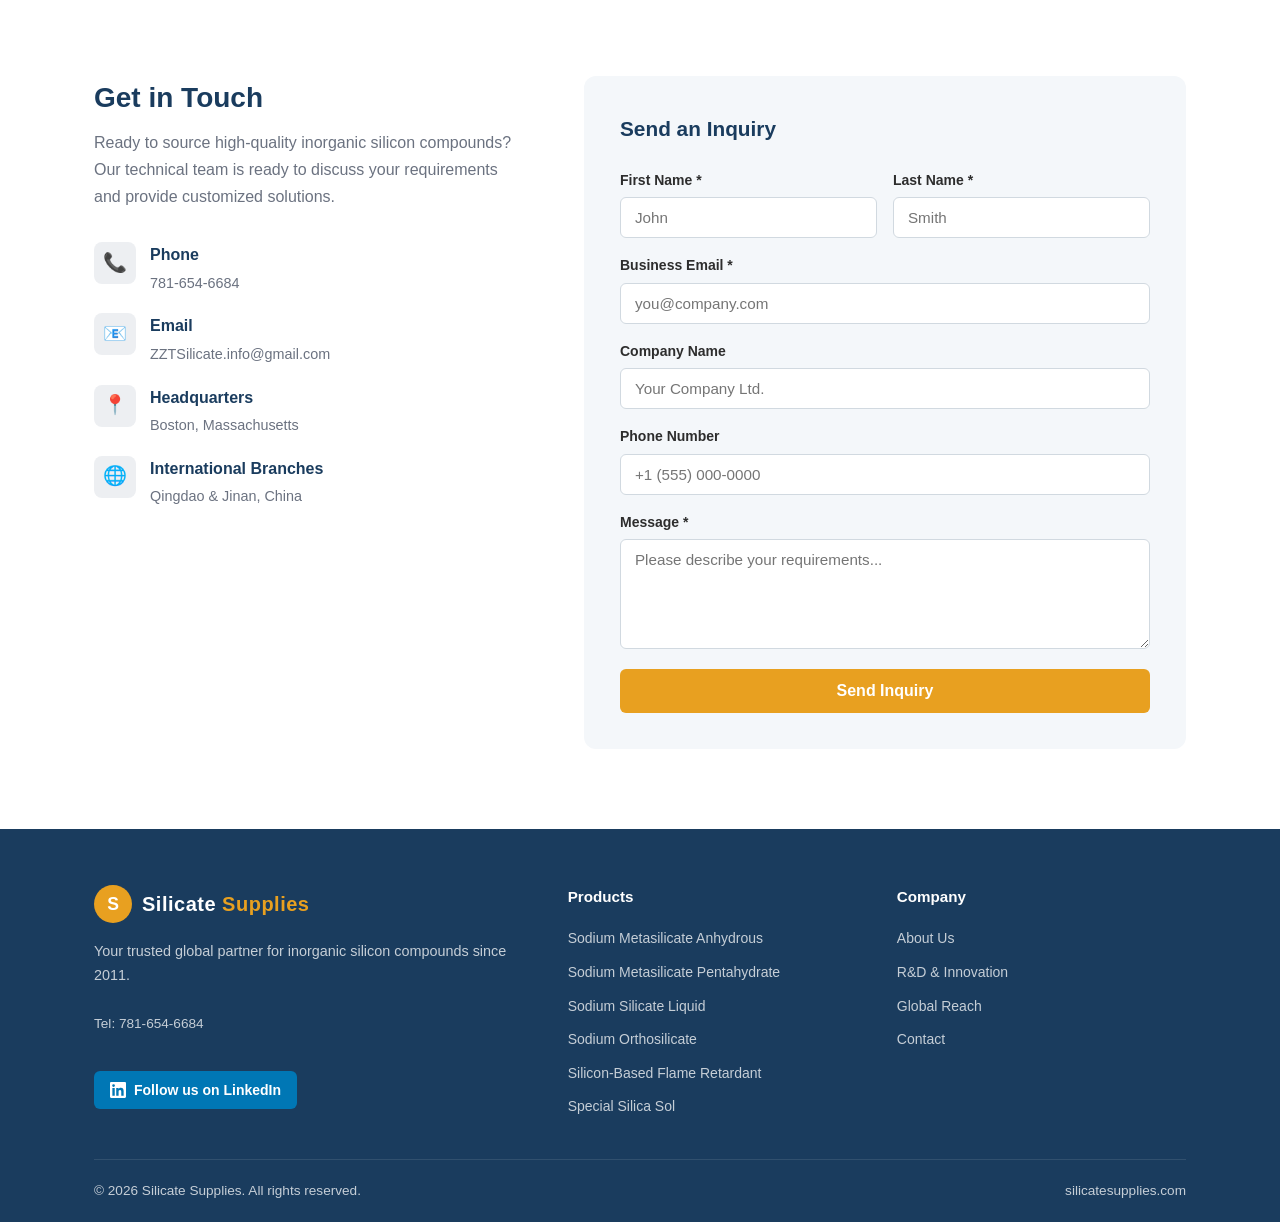
==== commit f4b26052: "Add LinkedIn company page link to footer" ====
--- a/index.html
+++ b/index.html
@@ -8,6 +8,44 @@
   <meta name="keywords" content="sodium metasilicate, sodium silicate, silicon flame retardant, silica sol, inorganic silicon compounds, sodium orthosilicate, silicate supplier, industrial silicates" />
   <meta name="robots" content="index, follow" />
   <link rel="canonical" href="https://silicatesupplies.com/" />
+
+  <!-- Open Graph (LinkedIn, Facebook, WeChat sharing) -->
+  <meta property="og:type" content="website" />
+  <meta property="og:url" content="https://silicatesupplies.com/" />
+  <meta property="og:title" content="Silicate Supplies | Sodium Metasilicate, Silica Sol & Flame Retardants" />
+  <meta property="og:description" content="Global supplier of inorganic silicon compounds. No.1 global share in silicon-based flame retardants. Shipping to 30+ countries. Request a sample today." />
+  <meta property="og:image" content="https://silicatesupplies.com/images/company1.png" />
+  <meta name="twitter:card" content="summary_large_image" />
+  <meta name="twitter:title" content="Silicate Supplies | Inorganic Silicon Compounds" />
+  <meta name="twitter:description" content="Global supplier of sodium metasilicate, silica sol, and silicon-based flame retardants. Shipping to 30+ countries." />
+  <meta name="twitter:image" content="https://silicatesupplies.com/images/company1.png" />
+
+  <!-- Structured Data (Google rich results) -->
+  <script type="application/ld+json">
+  {
+    "@context": "https://schema.org",
+    "@type": "Organization",
+    "name": "Silicate Supplies",
+    "url": "https://silicatesupplies.com",
+    "logo": "https://silicatesupplies.com/images/company1.png",
+    "description": "Global supplier of inorganic silicon compounds including sodium metasilicate, sodium silicate, silicon-based flame retardants, and silica sol.",
+    "foundingDate": "2011",
+    "address": {
+      "@type": "PostalAddress",
+      "addressLocality": "Boston",
+      "addressRegion": "MA",
+      "addressCountry": "US"
+    },
+    "contactPoint": {
+      "@type": "ContactPoint",
+      "telephone": "+1-781-654-6684",
+      "email": "ZZTSilicate.info@gmail.com",
+      "contactType": "sales"
+    },
+    "sameAs": ["https://silicatesupplies.com"]
+  }
+  </script>
+
   <link rel="stylesheet" href="css/style.css" />
 </head>
 <body>
@@ -216,10 +254,10 @@
 
     <!-- 3 images side by side -->
     <div style="display:grid;grid-template-columns:1fr 1fr 1fr;gap:16px;margin-bottom:48px;">
-      <img src="images/company1.png" alt="Production facility" style="width:100%;height:200px;object-fit:cover;border-radius:10px;" />
-      <img src="images/company2.png" alt="Manufacturing plant" style="width:100%;height:200px;object-fit:cover;border-radius:10px;" />
+      <img src="images/company1.png" alt="Silicate Supplies inorganic silicon compound production facility in Shandong, China" style="width:100%;height:200px;object-fit:cover;border-radius:10px;" />
+      <img src="images/company2.png" alt="Silicate Supplies sodium metasilicate manufacturing plant with 100,000 ton annual capacity" style="width:100%;height:200px;object-fit:cover;border-radius:10px;" />
       <div style="background:var(--primary);border-radius:10px;height:200px;display:flex;flex-direction:column;align-items:center;justify-content:center;padding:12px;">
-        <img src="images/map.png" alt="Global shipping map" style="width:100%;max-height:155px;object-fit:contain;" />
+        <img src="images/map.png" alt="Silicate Supplies global shipping routes to 30+ countries across 6 continents" style="width:100%;max-height:155px;object-fit:contain;" />
         <span style="font-size:.75rem;color:rgba(255,255,255,.7);margin-top:6px;">30+ countries · 6 continents</span>
       </div>
     </div>
@@ -362,6 +400,11 @@
         </div>
         <p>Your trusted global partner for inorganic silicon compounds since 2011.</p>
         <p style="font-size:.85rem;margin-top:.5rem;">Tel: 781-654-6684</p>
+        <a href="https://www.linkedin.com/company/109660621/" target="_blank" rel="noopener"
+           style="display:inline-flex;align-items:center;gap:8px;margin-top:12px;background:#0077b5;color:#fff;padding:8px 16px;border-radius:6px;font-size:.875rem;font-weight:600;">
+          <svg width="16" height="16" viewBox="0 0 24 24" fill="currentColor"><path d="M20.447 20.452h-3.554v-5.569c0-1.328-.027-3.037-1.852-3.037-1.853 0-2.136 1.445-2.136 2.939v5.667H9.351V9h3.414v1.561h.046c.477-.9 1.637-1.85 3.37-1.85 3.601 0 4.267 2.37 4.267 5.455v6.286zM5.337 7.433a2.062 2.062 0 01-2.063-2.065 2.064 2.064 0 112.063 2.065zm1.782 13.019H3.555V9h3.564v11.452zM22.225 0H1.771C.792 0 0 .774 0 1.729v20.542C0 23.227.792 24 1.771 24h20.451C23.2 24 24 23.227 24 22.271V1.729C24 .774 23.2 0 22.222 0h.003z"/></svg>
+          Follow us on LinkedIn
+        </a>
       </div>
       <div class="footer-col">
         <h4>Products</h4>
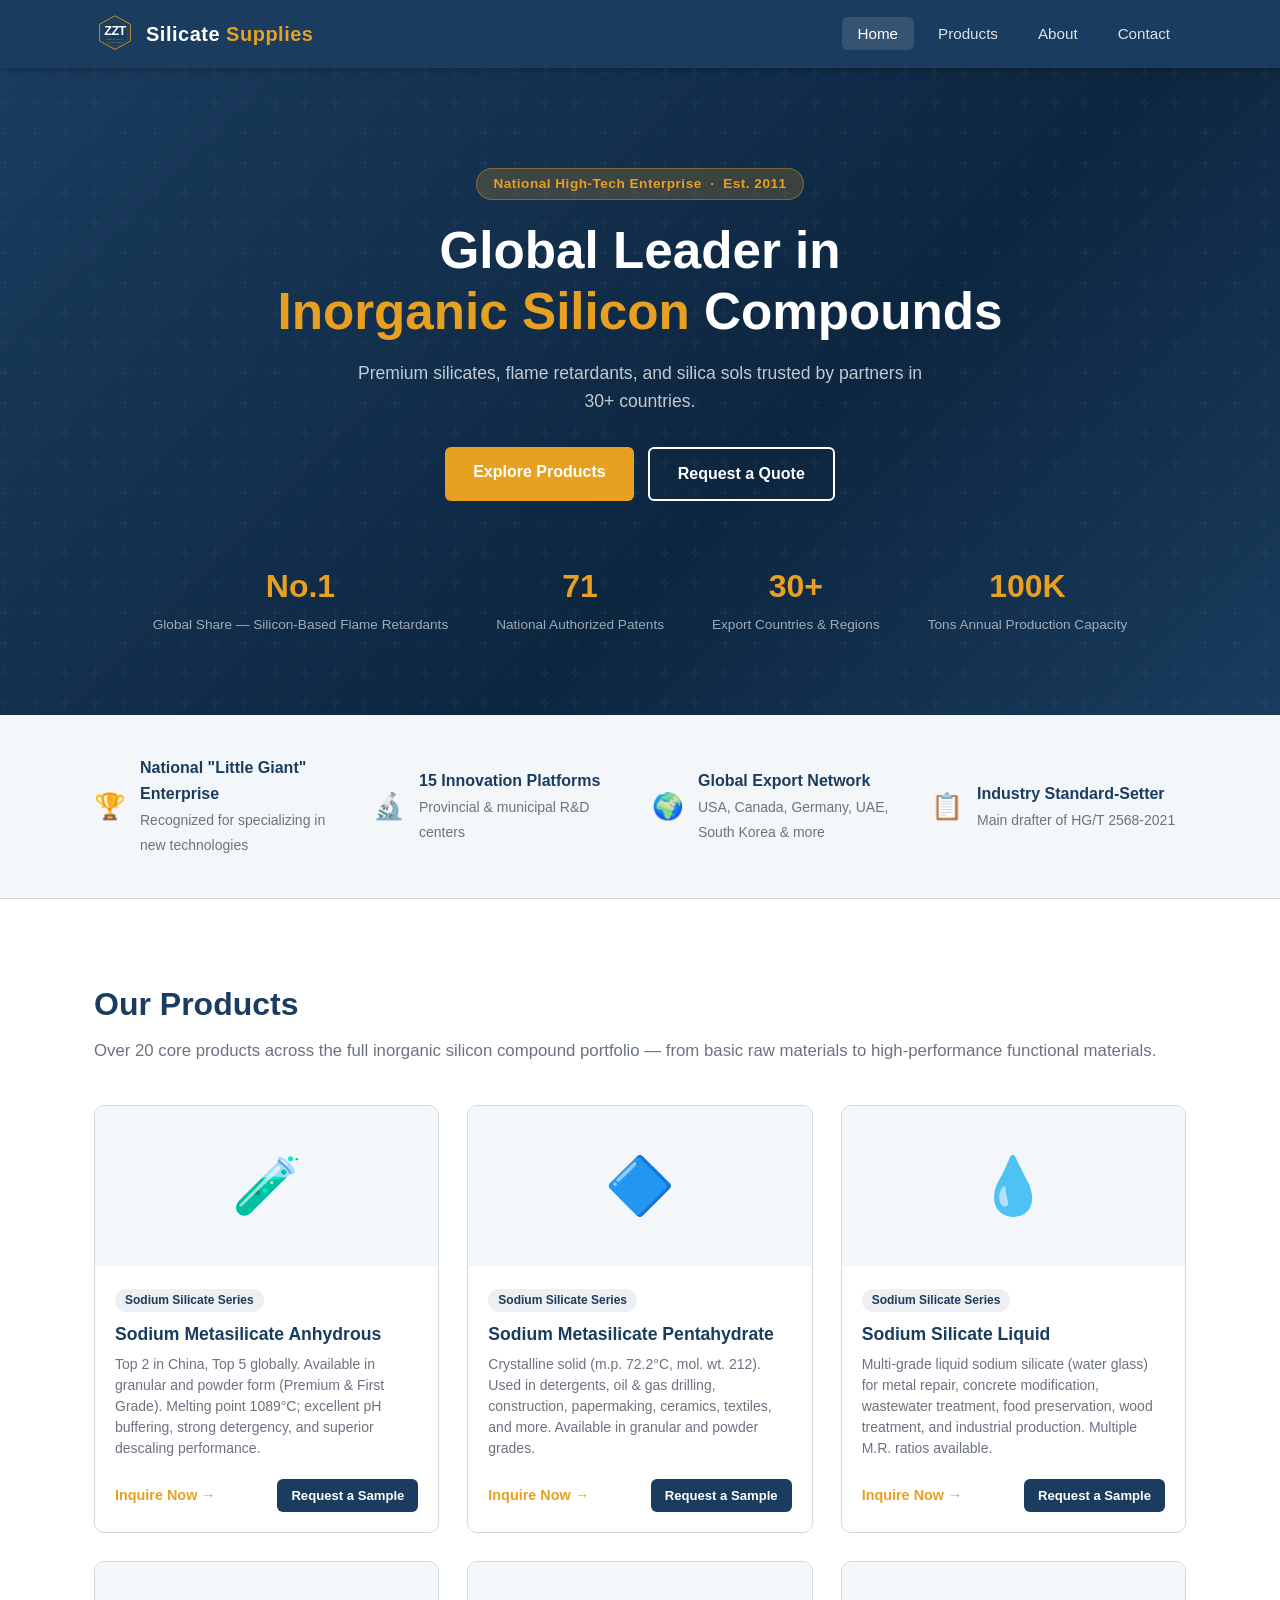
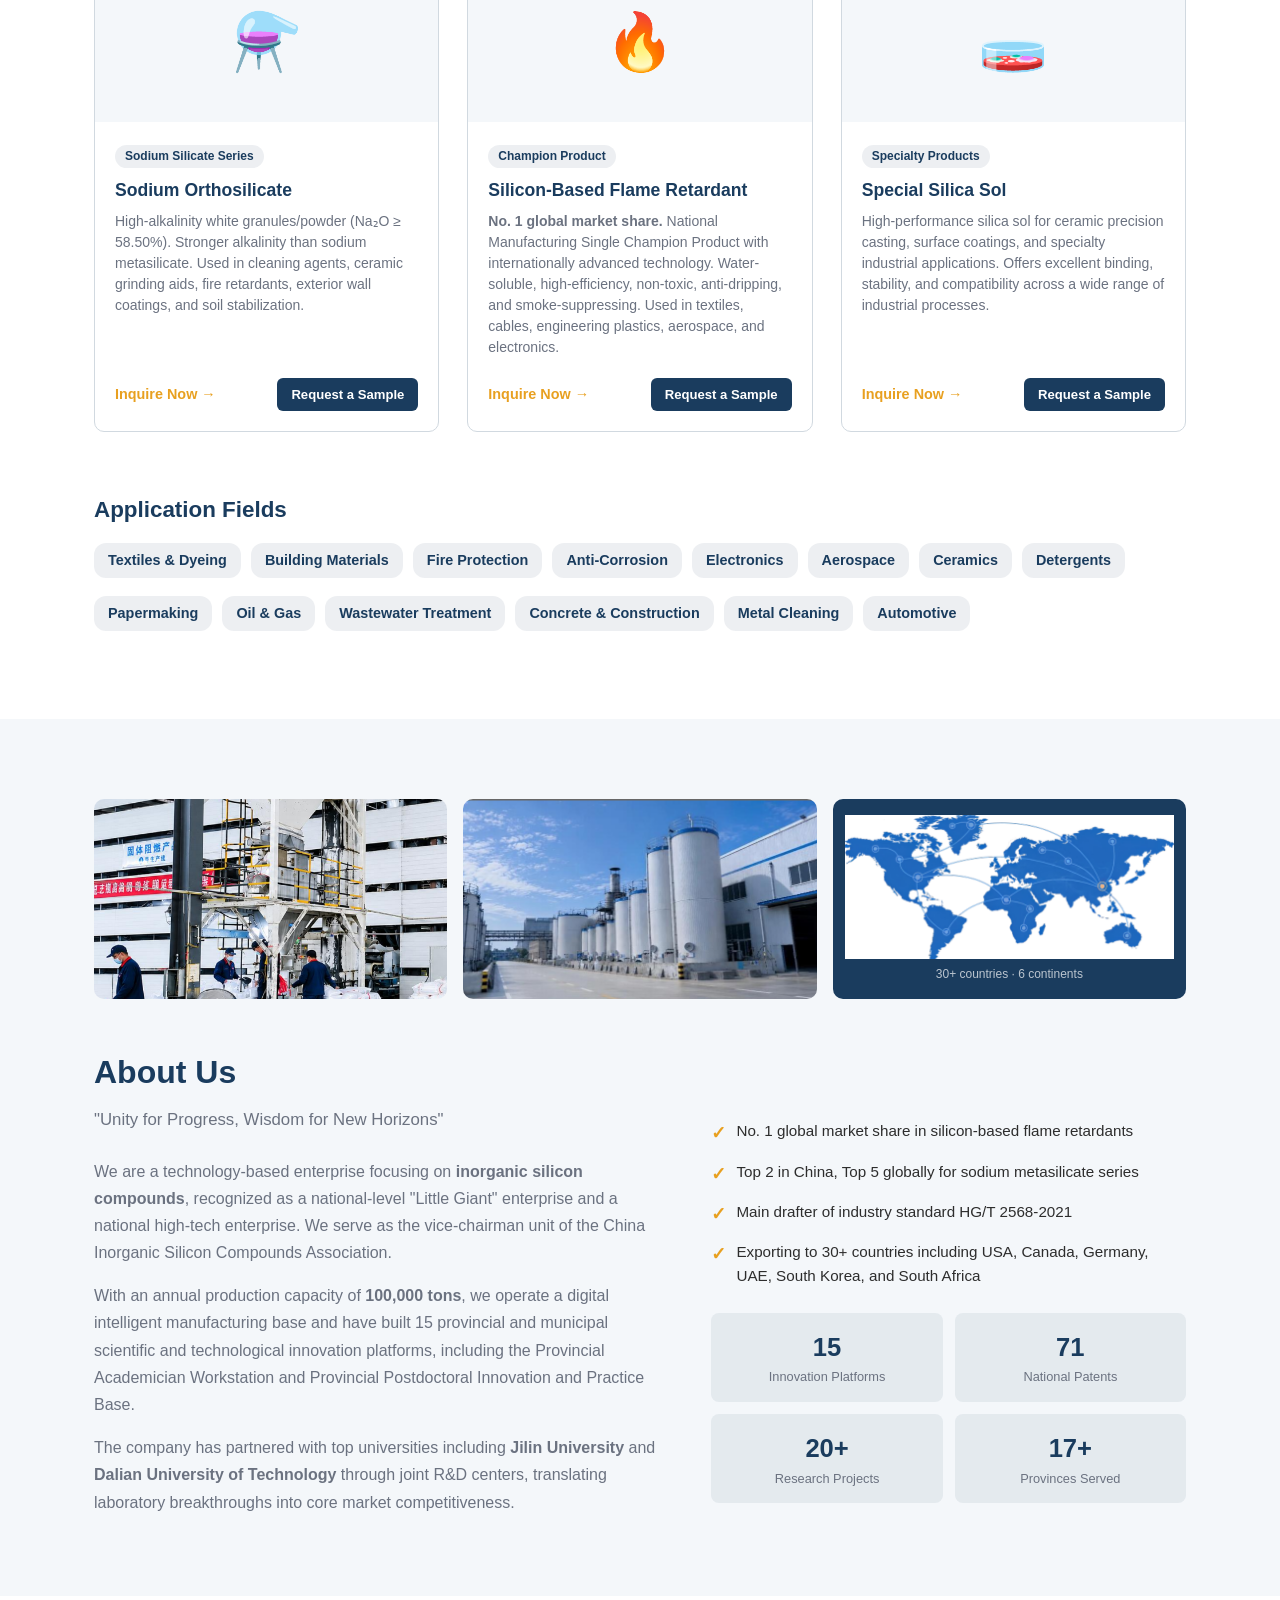
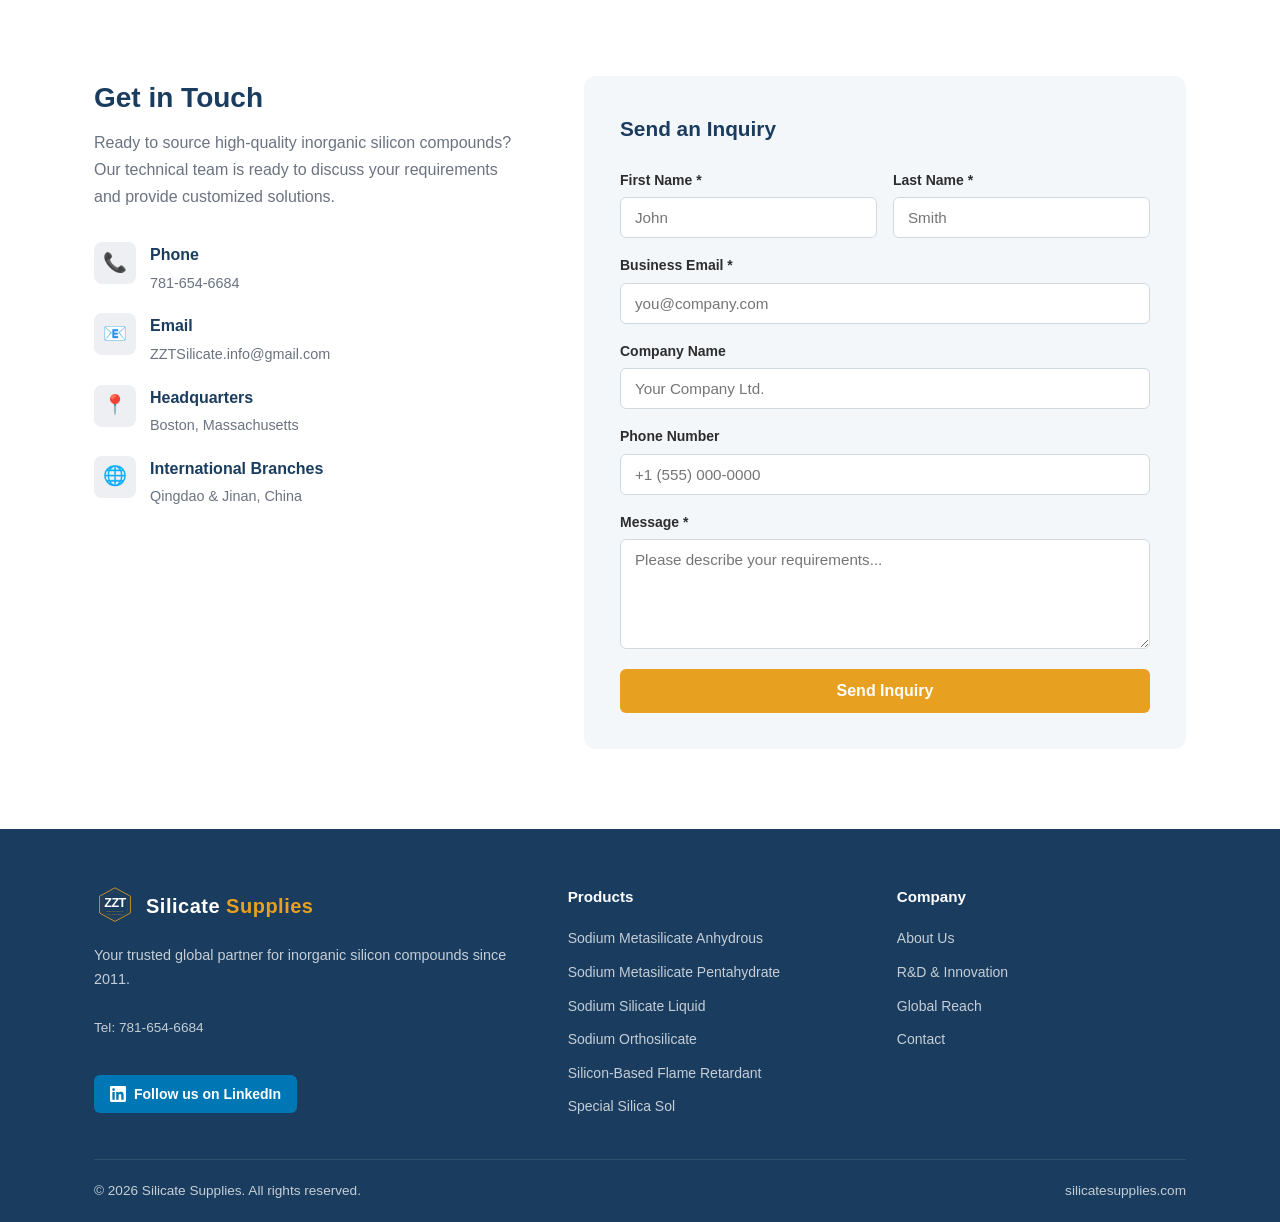
==== commit 231346ea: "Replace S icon with ZZT logo in nav and footer" ====
--- a/index.html
+++ b/index.html
@@ -54,7 +54,7 @@
 <nav>
   <div class="container nav-inner">
     <a href="#home" class="nav-logo">
-      <div class="nav-logo-icon">S</div>
+      <img src="images/zzt-logo.svg" alt="ZZT Industrial Supplies logo" style="width:42px;height:42px;" />
       <span class="nav-logo-text">Silicate <span>Supplies</span></span>
     </a>
     <ul class="nav-links">
@@ -395,7 +395,7 @@
     <div class="footer-top">
       <div class="footer-brand">
         <div class="nav-logo" style="margin-bottom:.75rem;">
-          <div class="nav-logo-icon">S</div>
+          <img src="images/zzt-logo.svg" alt="ZZT Industrial Supplies logo" style="width:42px;height:42px;" />
           <span class="nav-logo-text">Silicate <span>Supplies</span></span>
         </div>
         <p>Your trusted global partner for inorganic silicon compounds since 2011.</p>
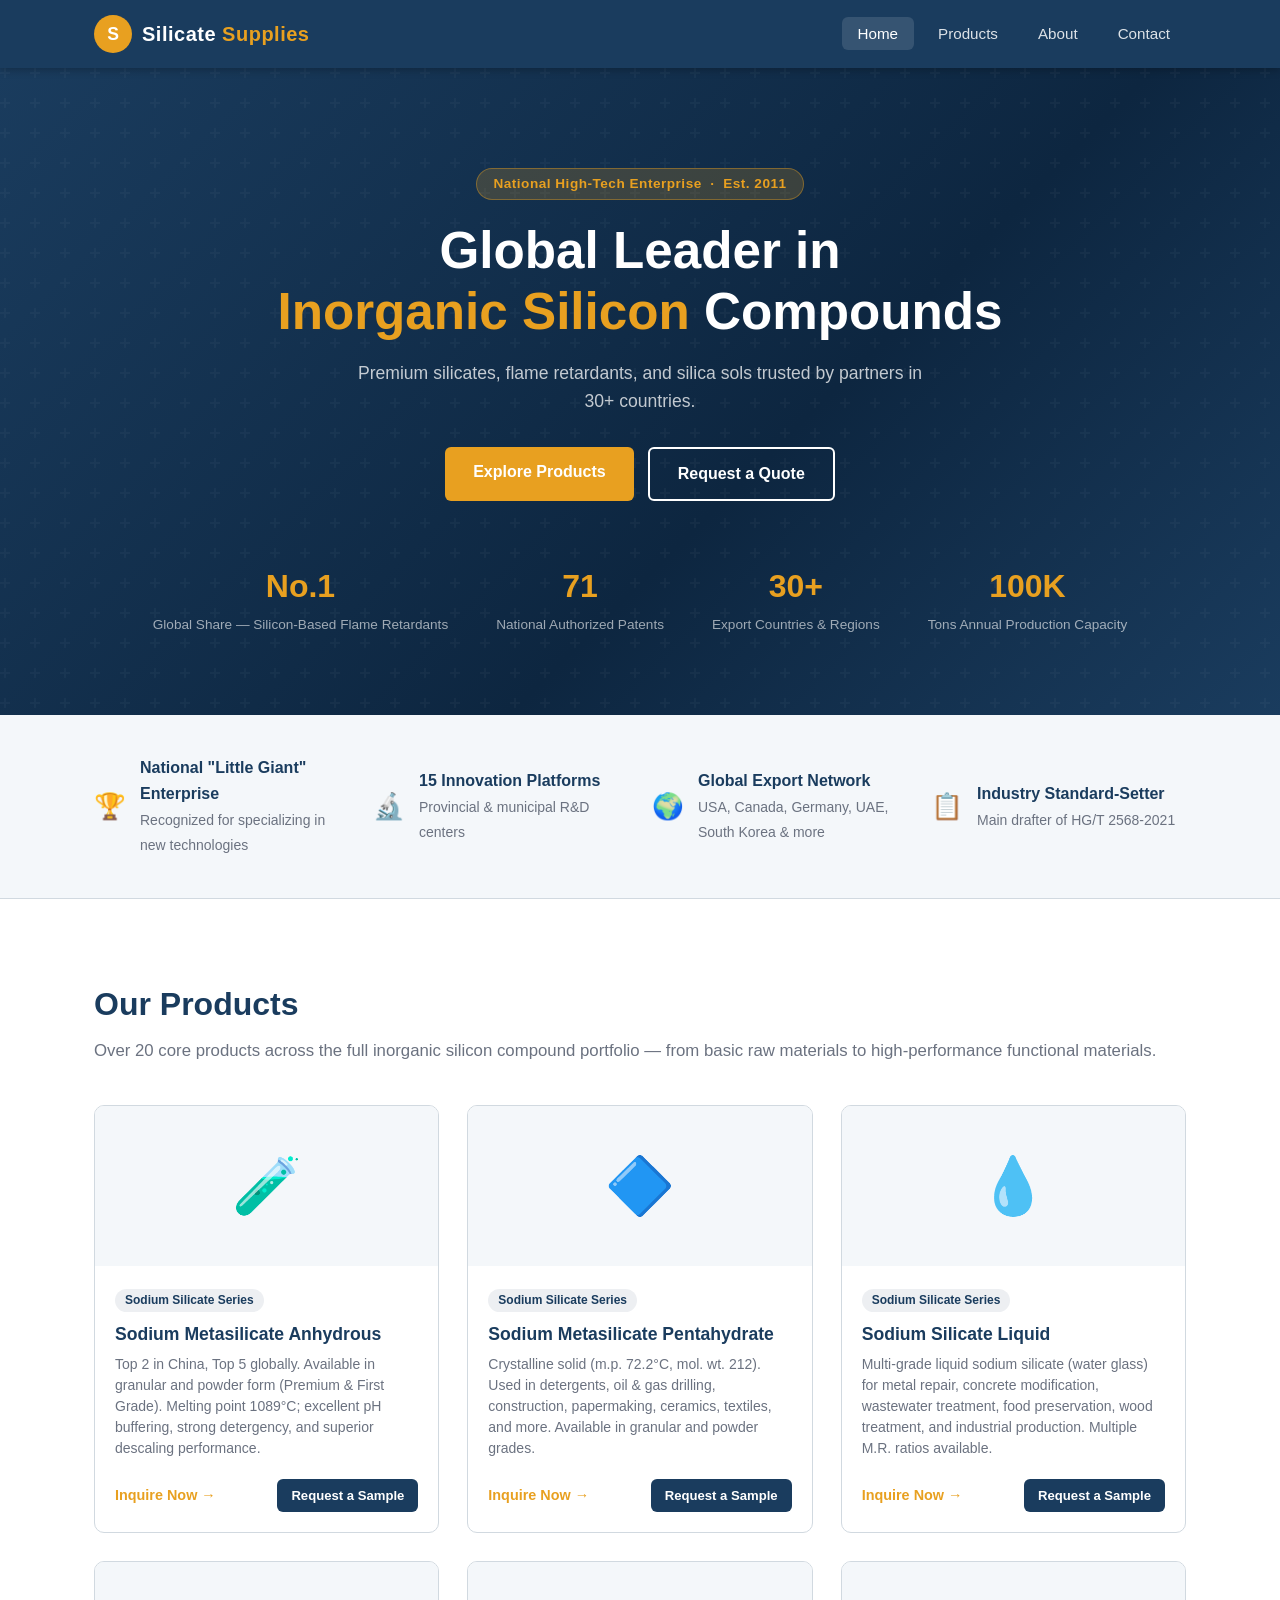
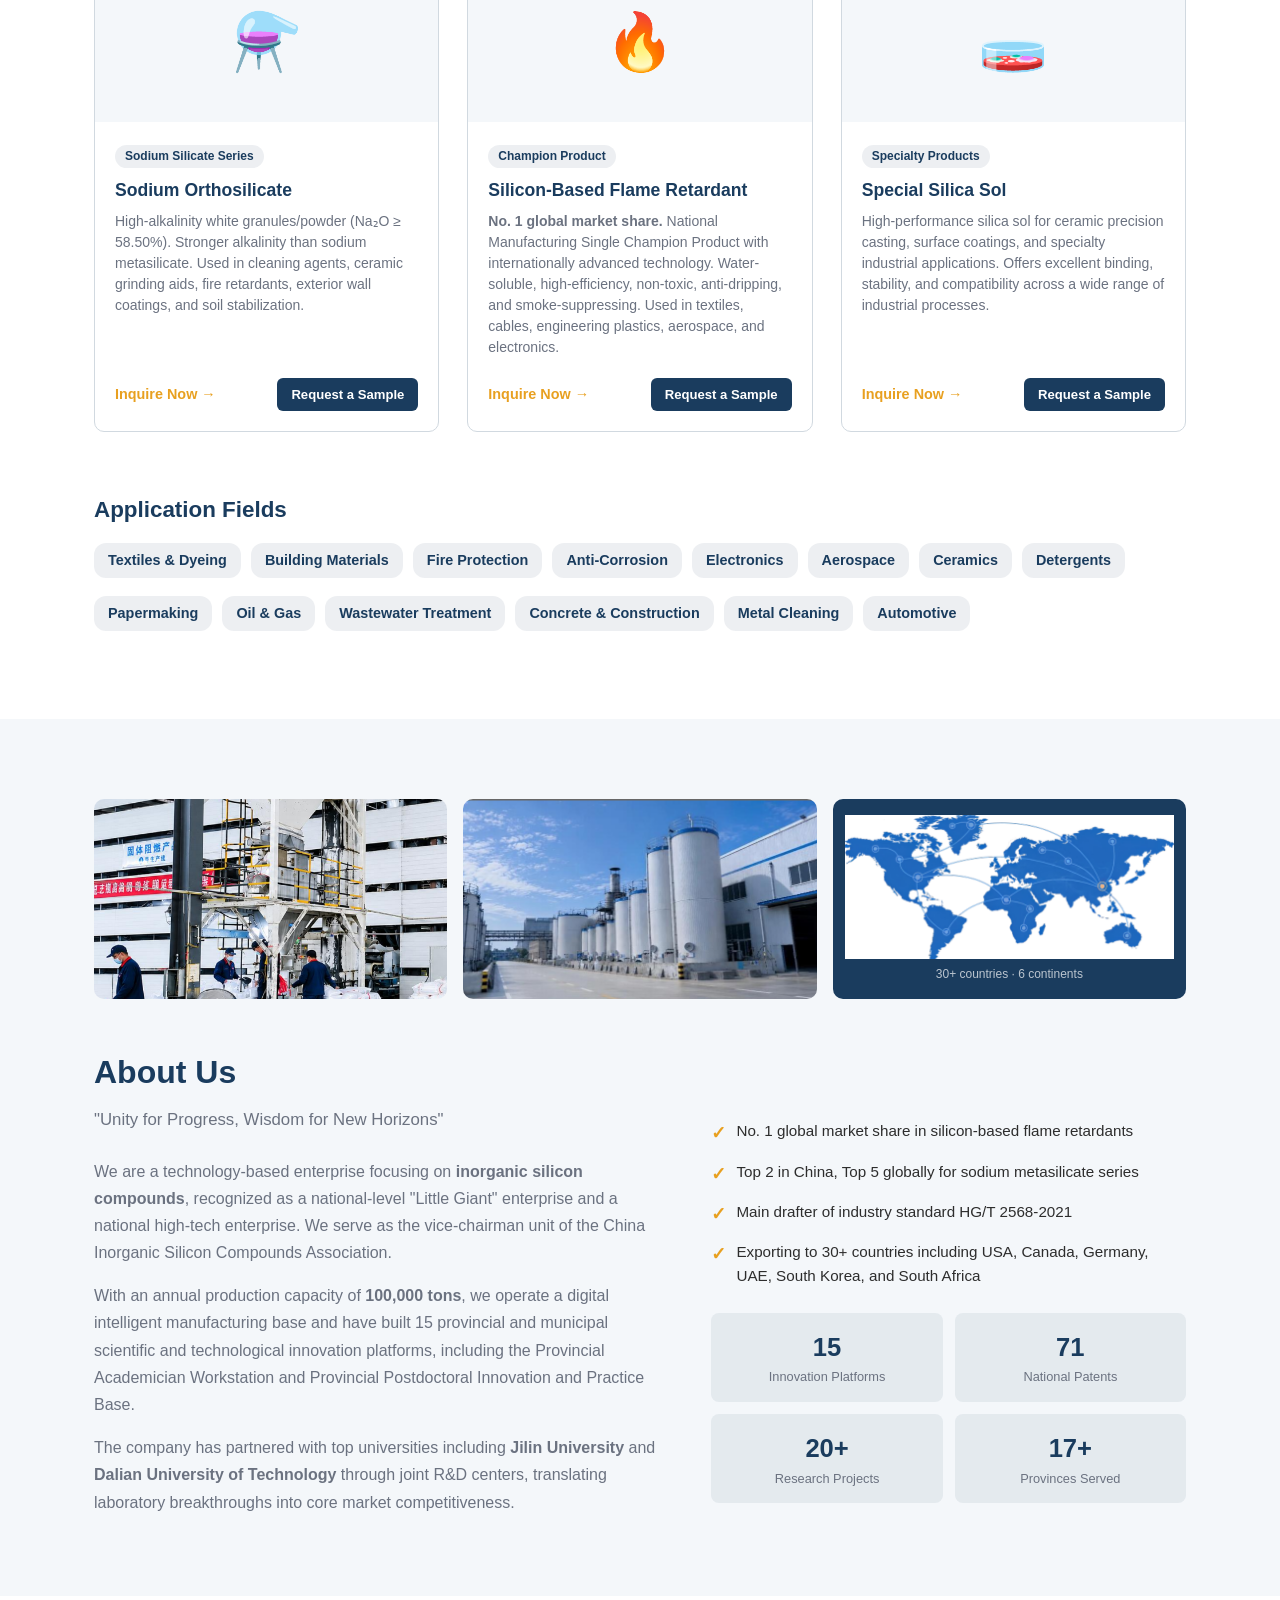
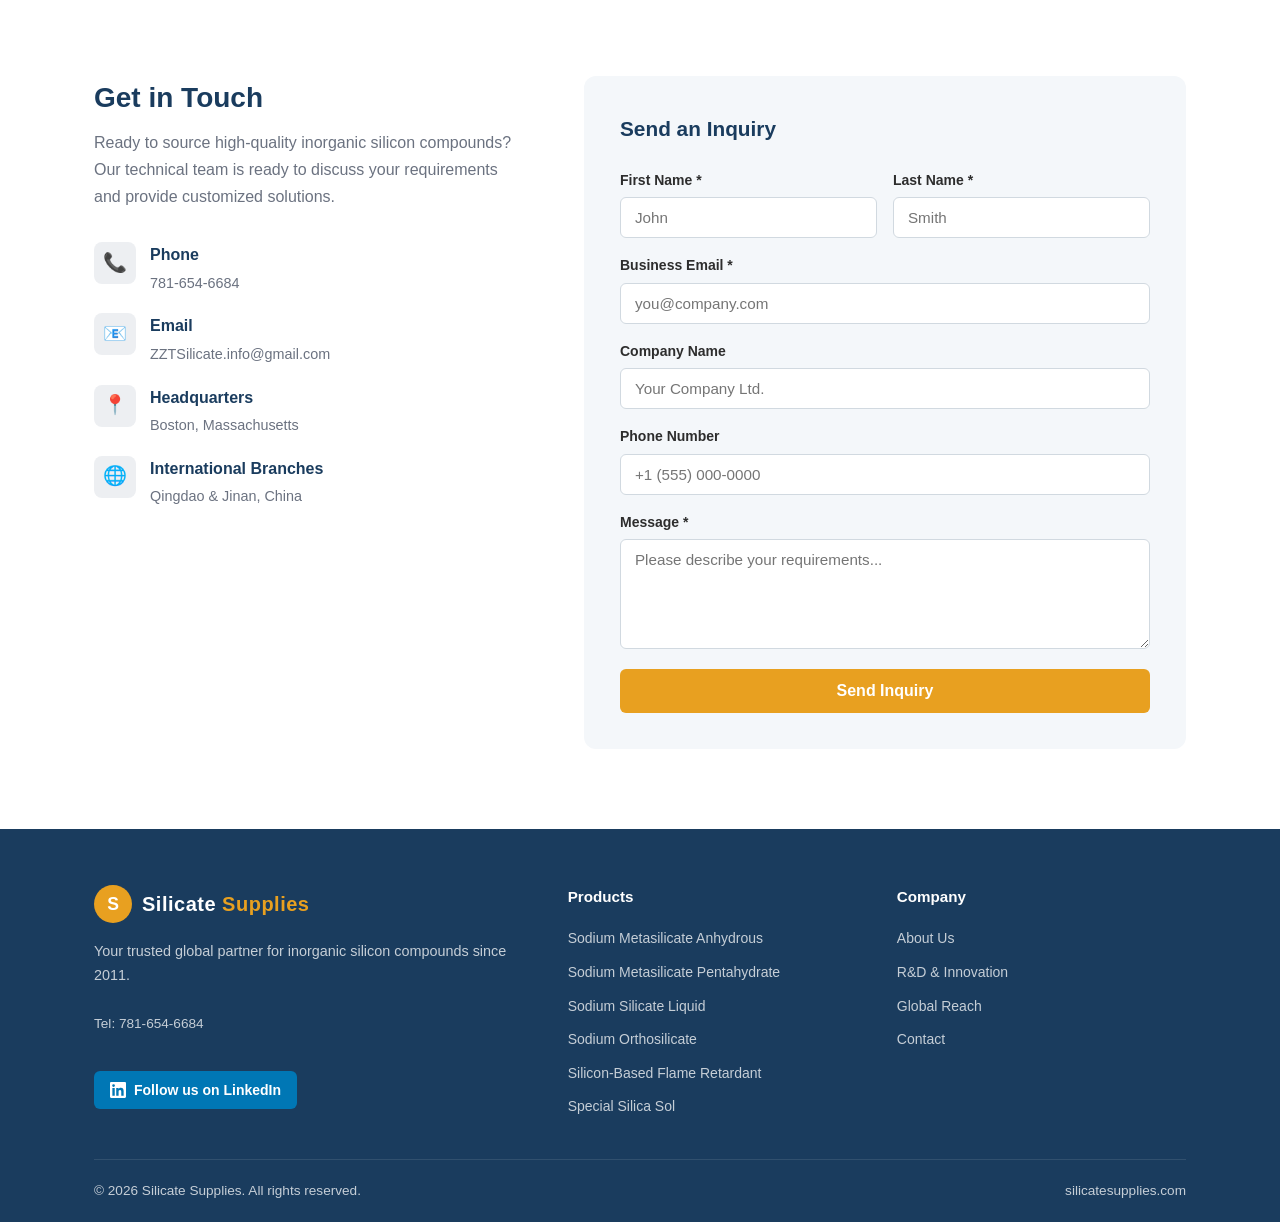
==== commit c32df321: "Revert - restore S icon in nav and footer" ====
--- a/index.html
+++ b/index.html
@@ -54,7 +54,7 @@
 <nav>
   <div class="container nav-inner">
     <a href="#home" class="nav-logo">
-      <img src="images/zzt-logo.svg" alt="ZZT Industrial Supplies logo" style="width:42px;height:42px;" />
+      <div class="nav-logo-icon">S</div>
       <span class="nav-logo-text">Silicate <span>Supplies</span></span>
     </a>
     <ul class="nav-links">
@@ -395,7 +395,7 @@
     <div class="footer-top">
       <div class="footer-brand">
         <div class="nav-logo" style="margin-bottom:.75rem;">
-          <img src="images/zzt-logo.svg" alt="ZZT Industrial Supplies logo" style="width:42px;height:42px;" />
+          <div class="nav-logo-icon">S</div>
           <span class="nav-logo-text">Silicate <span>Supplies</span></span>
         </div>
         <p>Your trusted global partner for inorganic silicon compounds since 2011.</p>
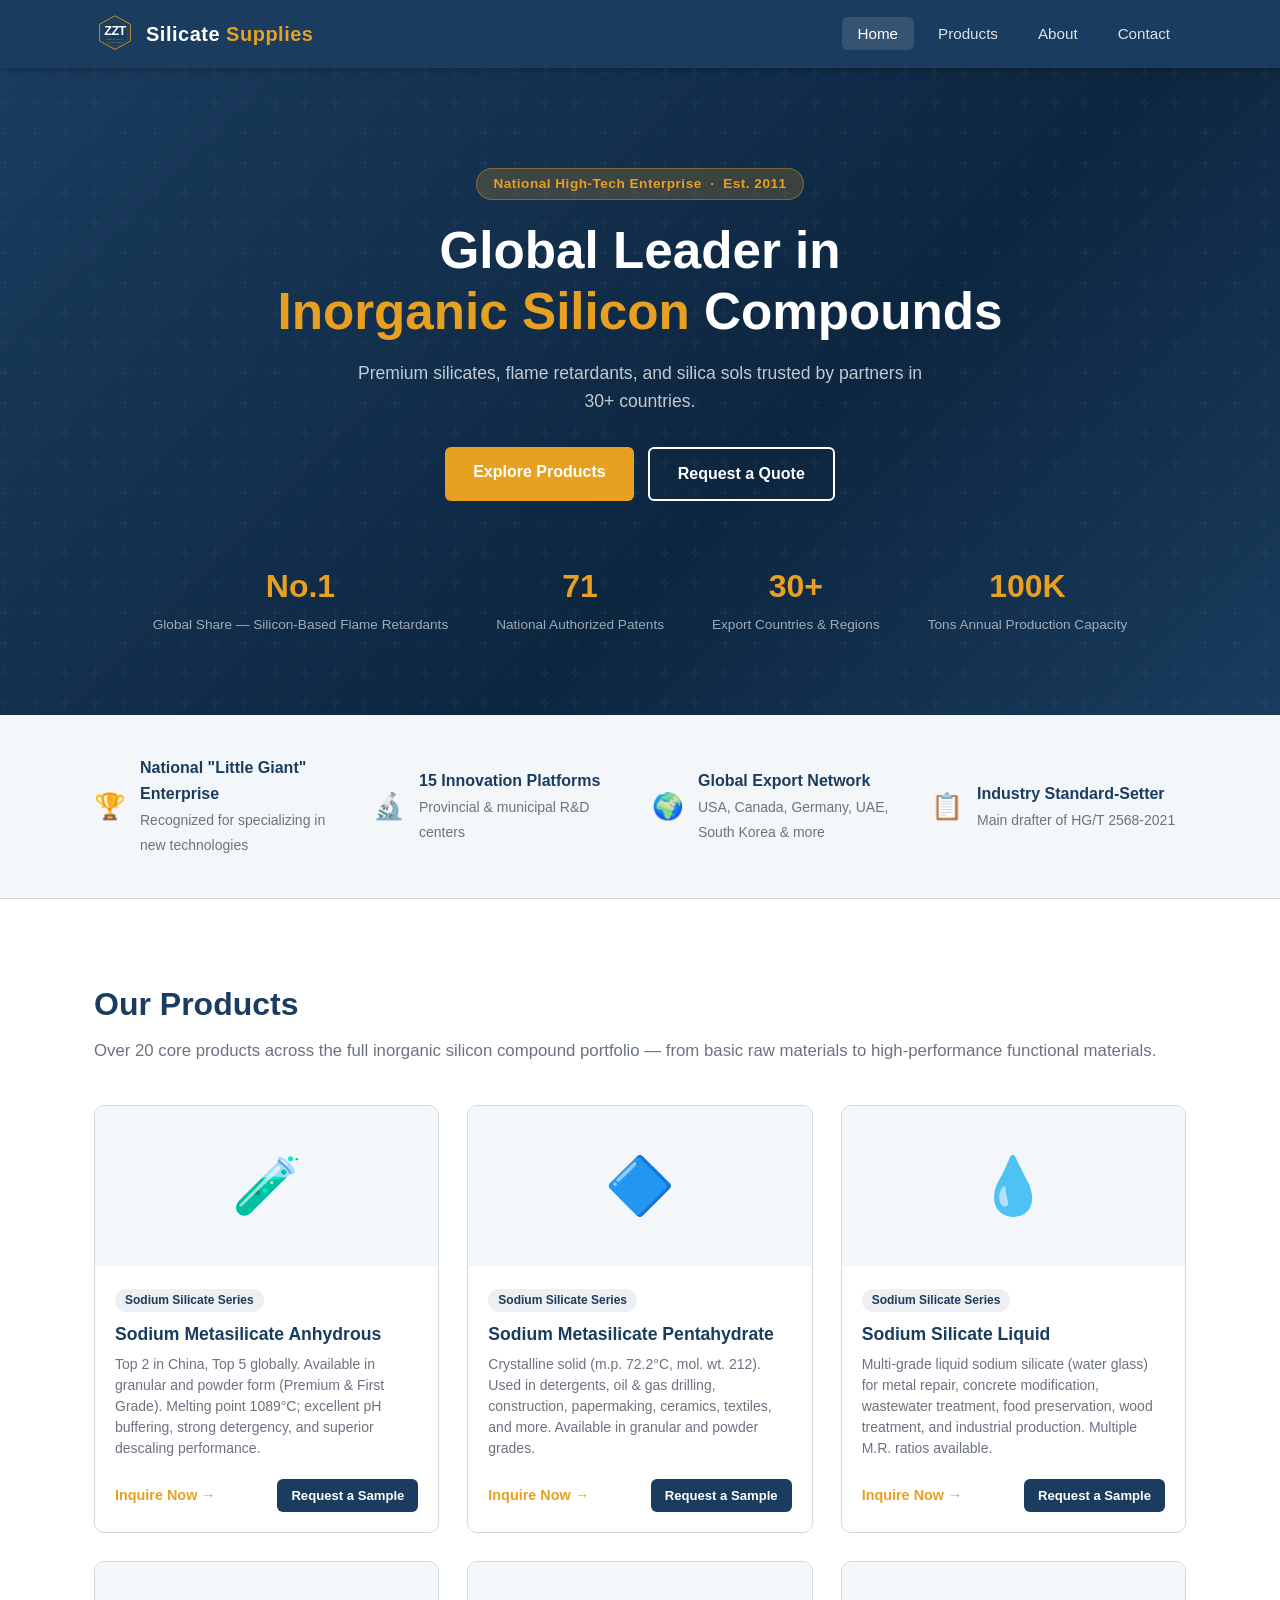
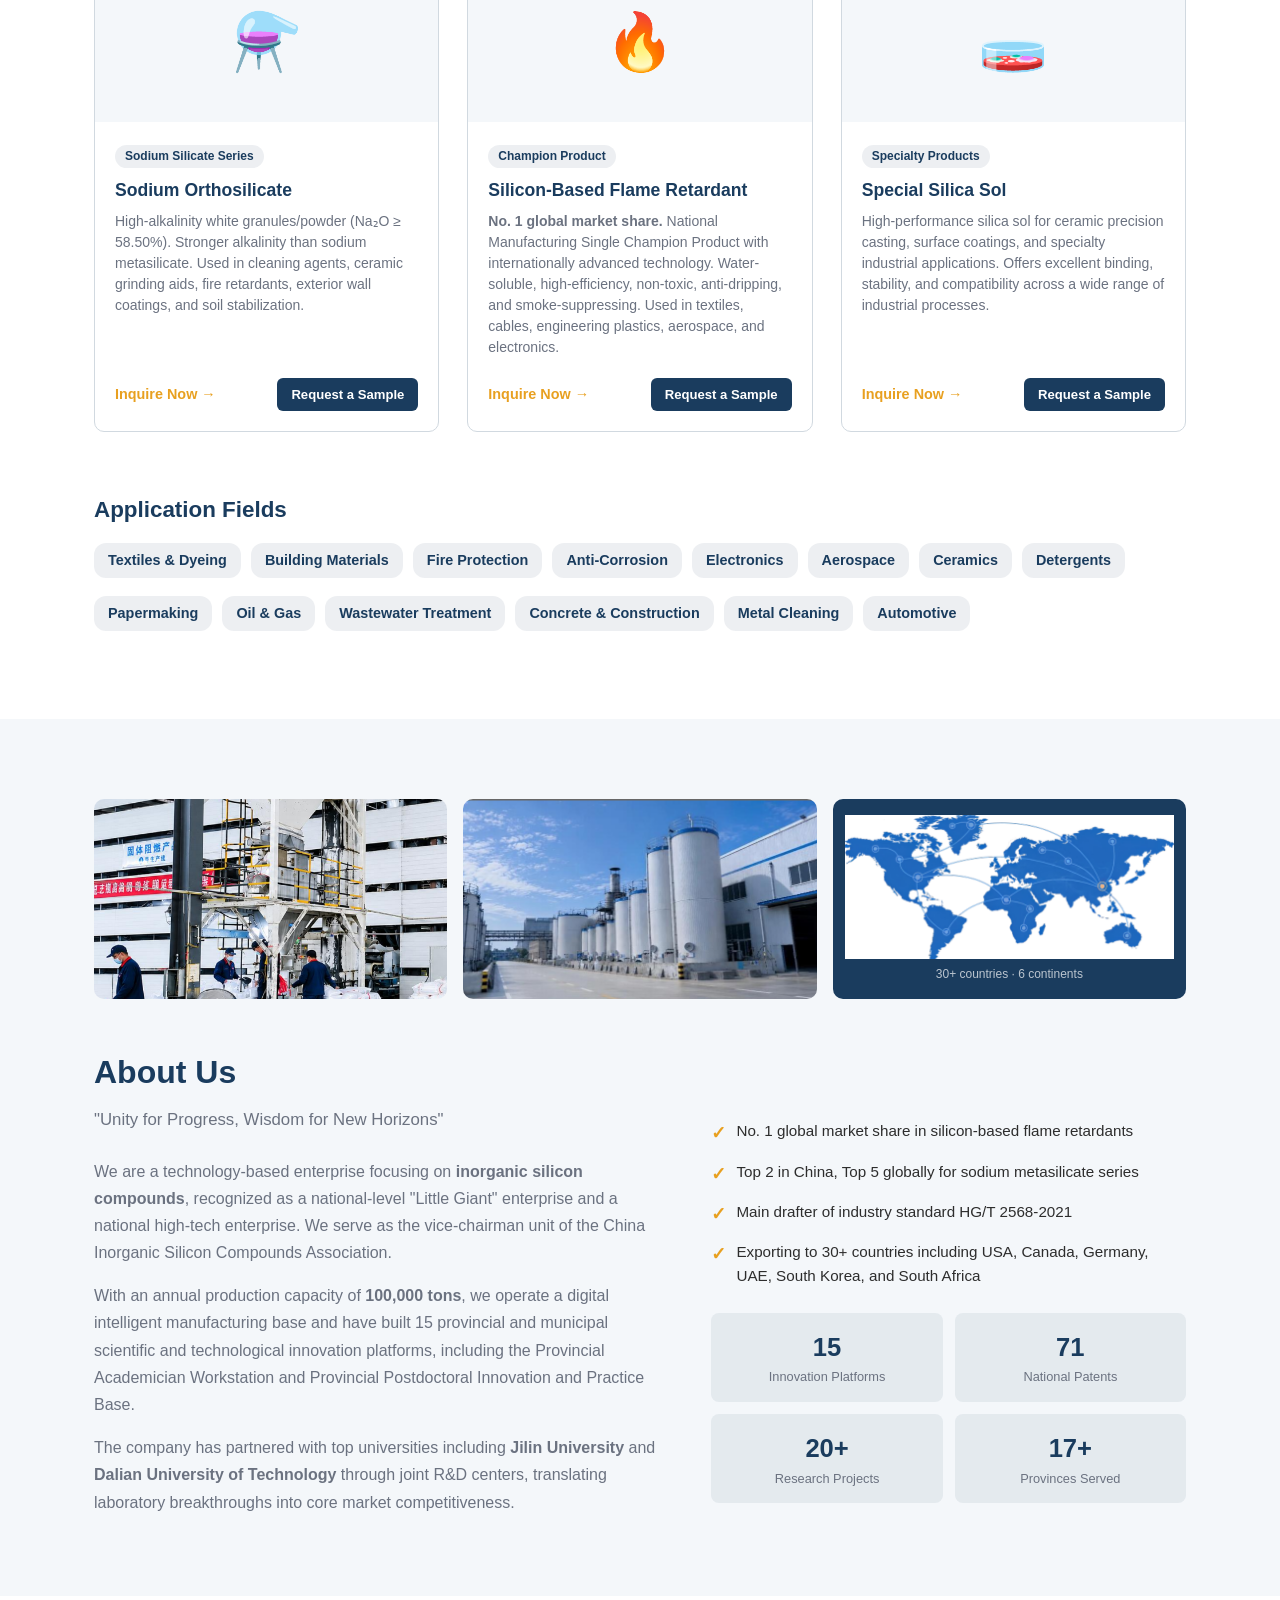
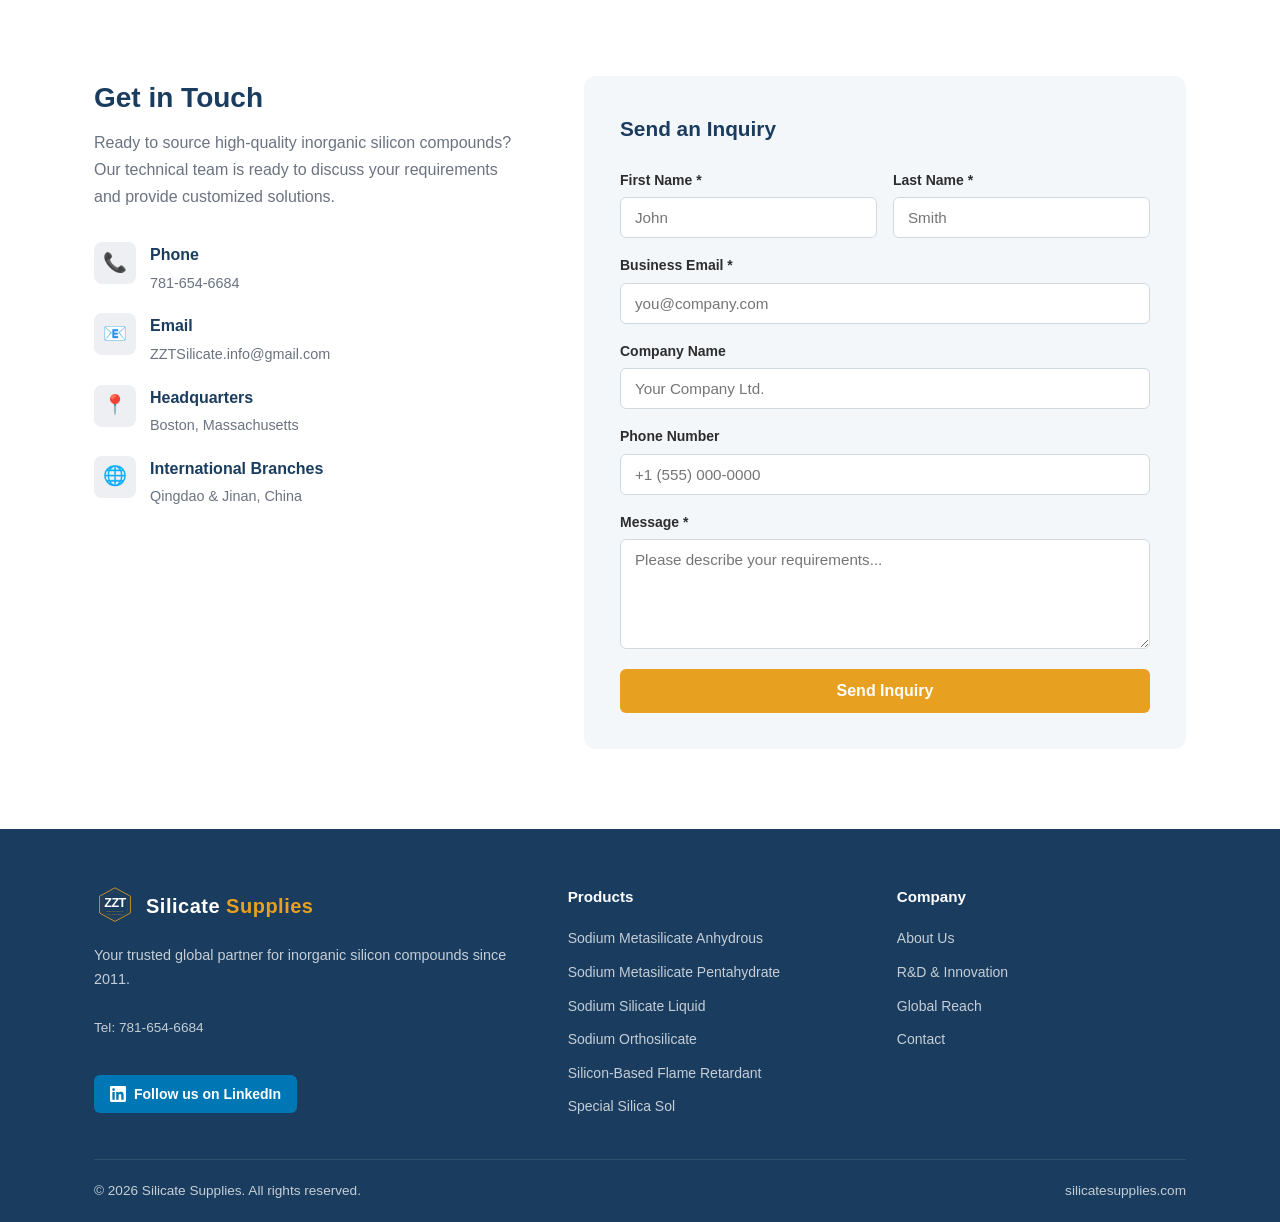
==== commit c5a647a7: "Add ZZT logo to website nav and footer" ====
--- a/index.html
+++ b/index.html
@@ -54,7 +54,7 @@
 <nav>
   <div class="container nav-inner">
     <a href="#home" class="nav-logo">
-      <div class="nav-logo-icon">S</div>
+      <img src="images/zzt-logo.svg" alt="ZZT Industrial Supplies logo" style="width:42px;height:42px;" />
       <span class="nav-logo-text">Silicate <span>Supplies</span></span>
     </a>
     <ul class="nav-links">
@@ -395,7 +395,7 @@
     <div class="footer-top">
       <div class="footer-brand">
         <div class="nav-logo" style="margin-bottom:.75rem;">
-          <div class="nav-logo-icon">S</div>
+          <img src="images/zzt-logo.svg" alt="ZZT Industrial Supplies logo" style="width:42px;height:42px;" />
           <span class="nav-logo-text">Silicate <span>Supplies</span></span>
         </div>
         <p>Your trusted global partner for inorganic silicon compounds since 2011.</p>
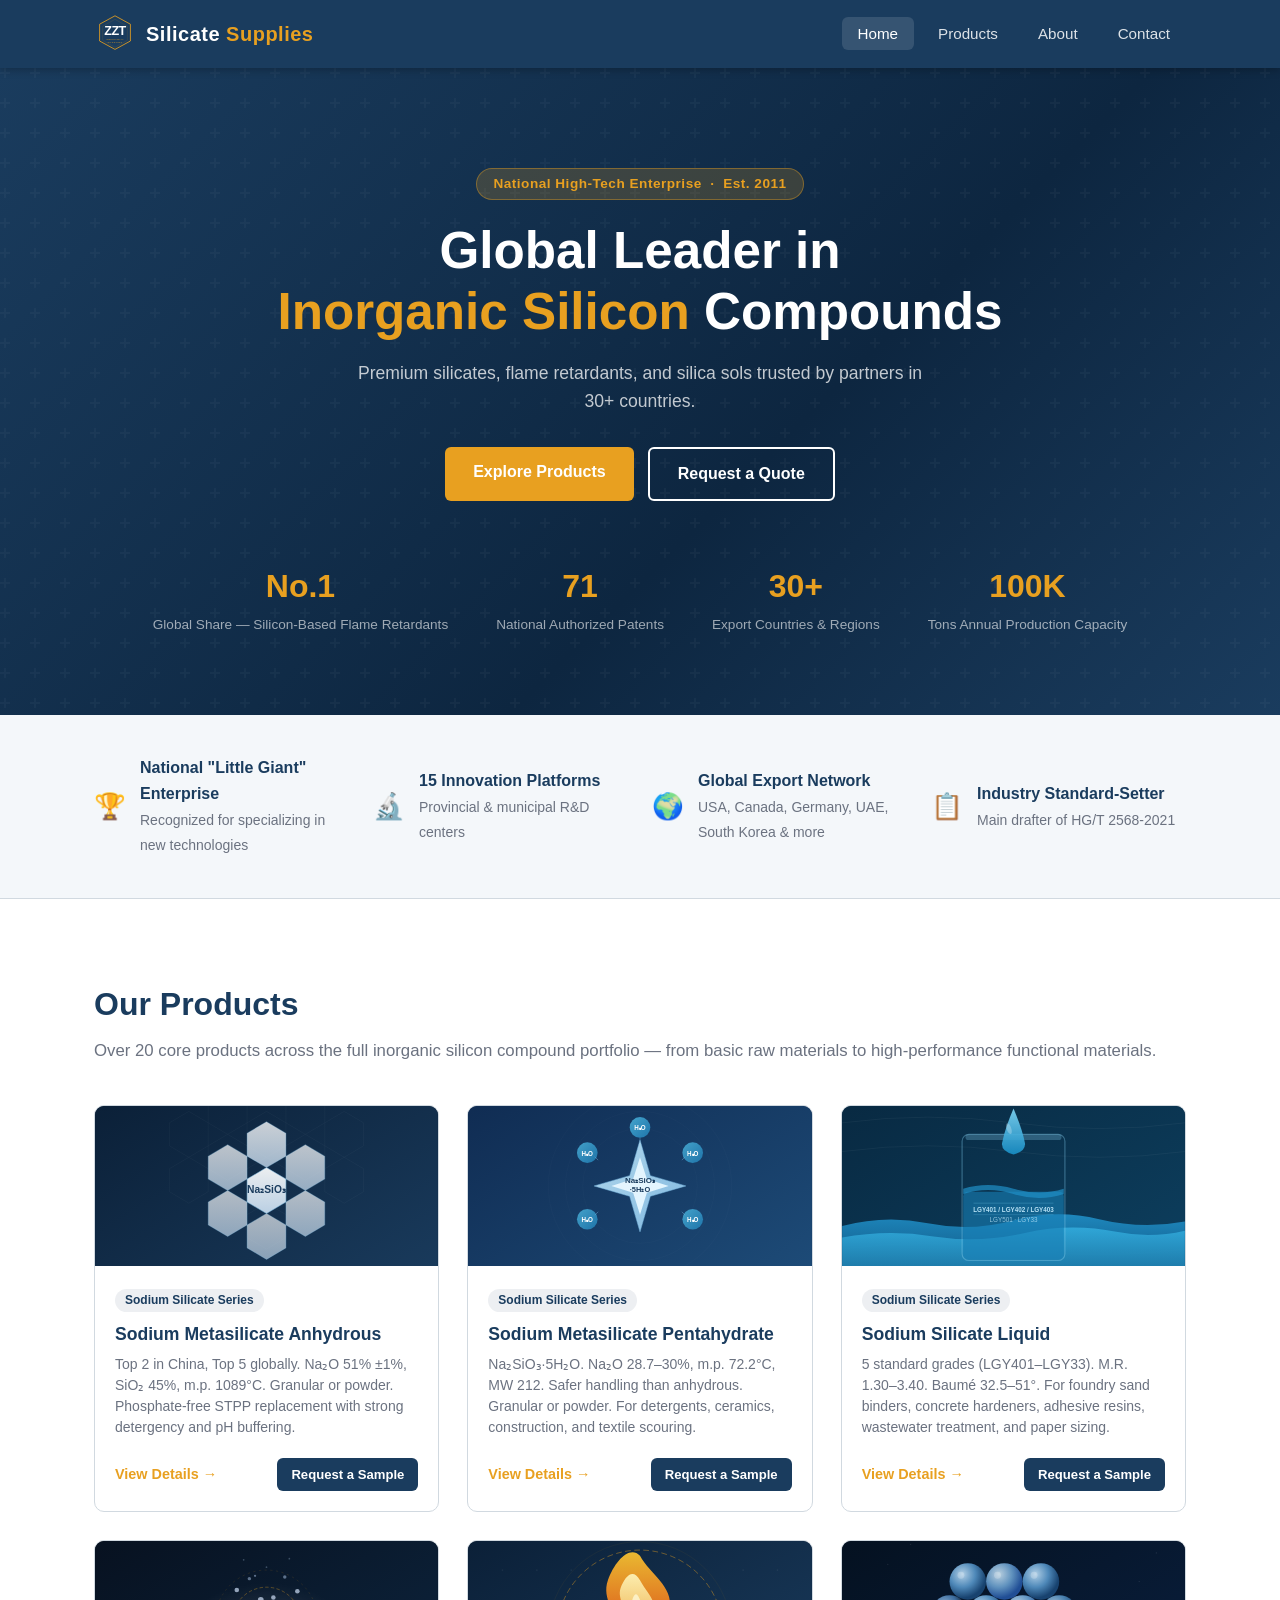
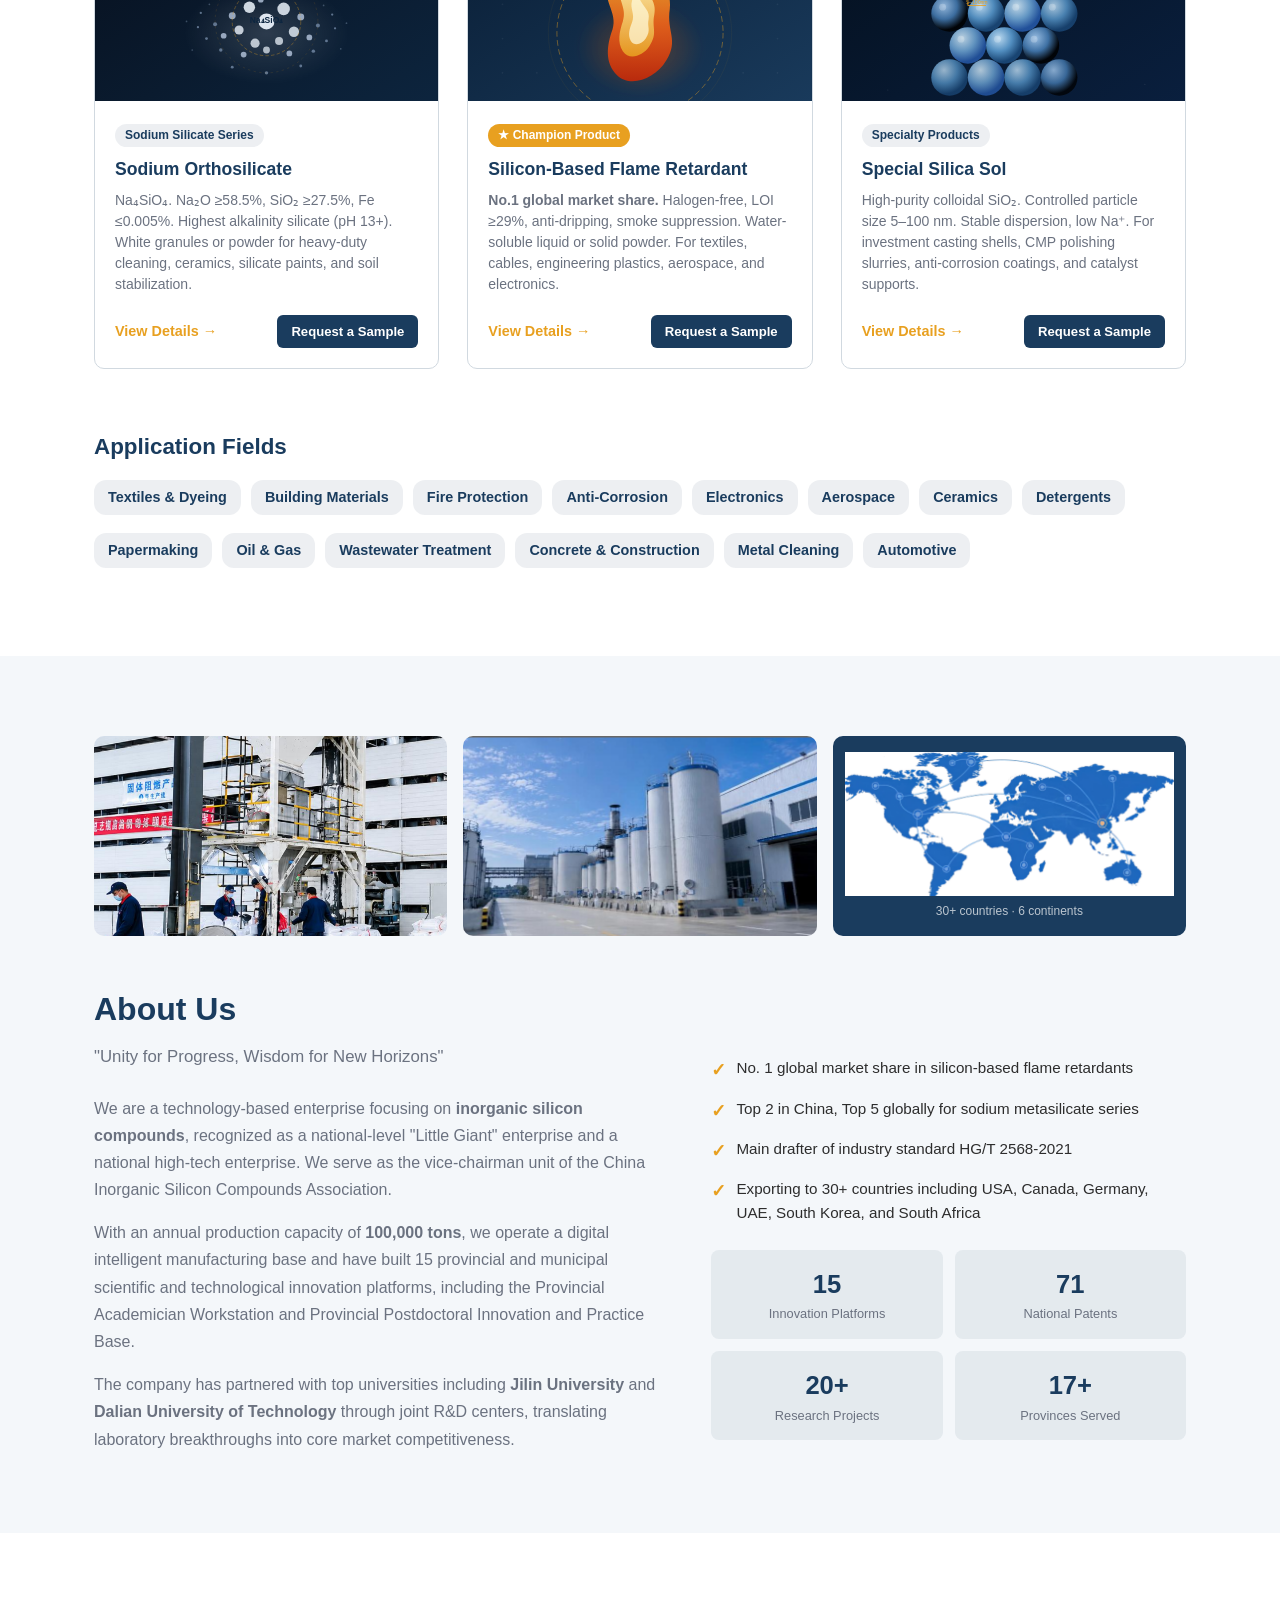
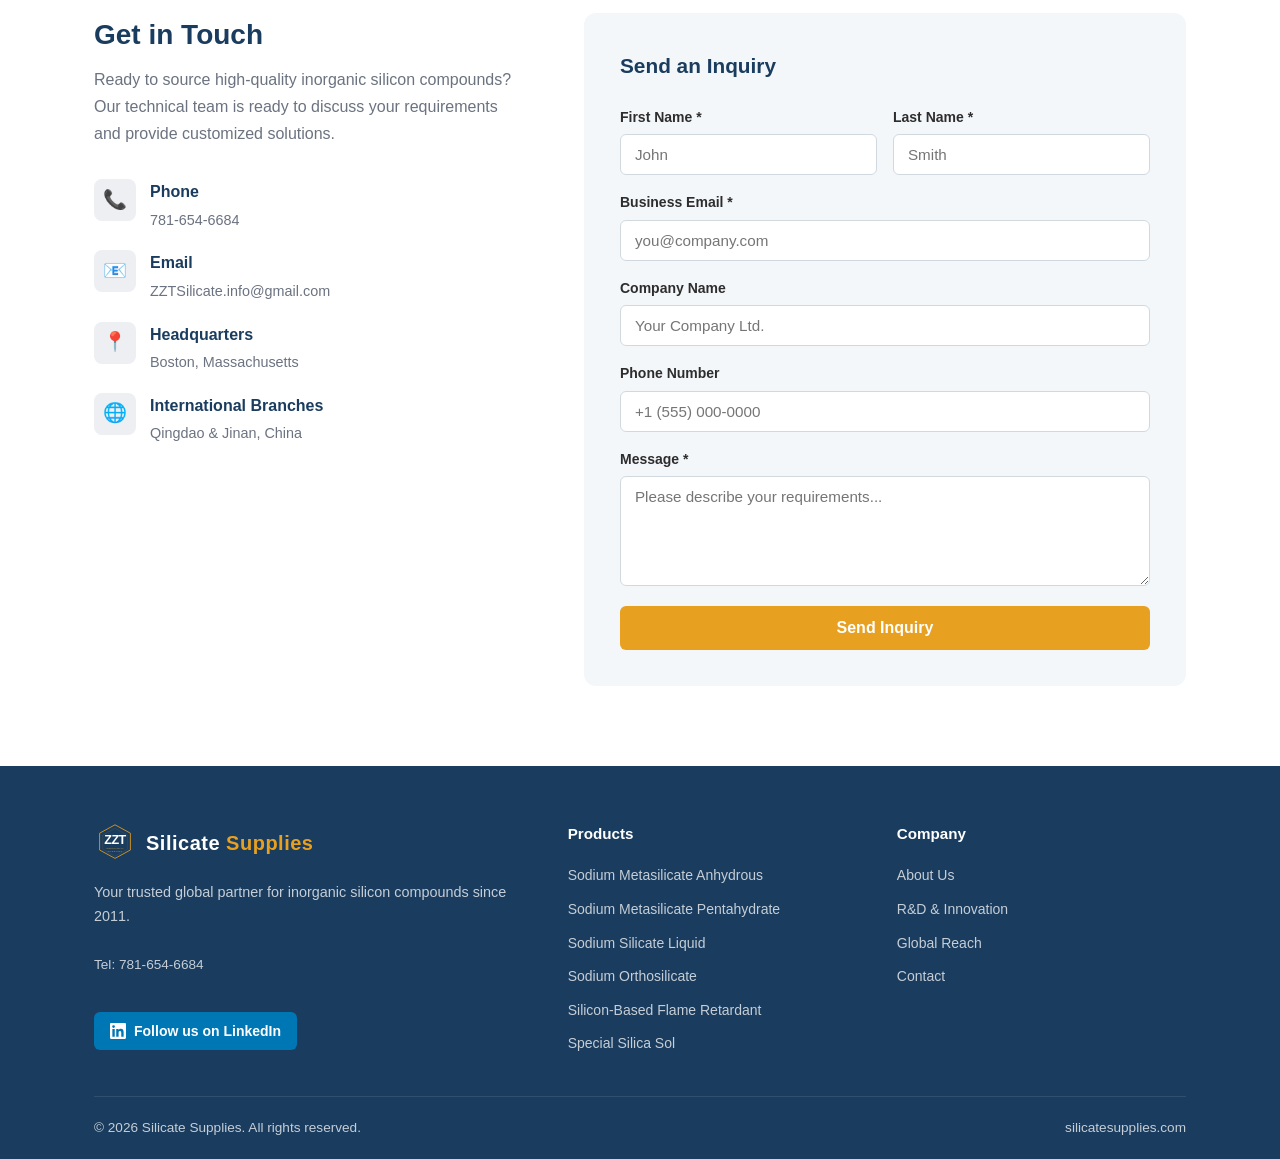
==== commit be17730c: "Add 6 product detail pages with specs, SVG illustrations, and full intro text - 6 new /products/ pag" ====
--- a/index.html
+++ b/index.html
@@ -47,6 +47,15 @@
   </script>
 
   <link rel="stylesheet" href="css/style.css" />
+
+  <!-- Google Analytics -->
+  <script async src="https://www.googletagmanager.com/gtag/js?id=G-M0HXKRZHGF"></script>
+  <script>
+    window.dataLayer = window.dataLayer || [];
+    function gtag(){dataLayer.push(arguments);}
+    gtag('js', new Date());
+    gtag('config', 'G-M0HXKRZHGF');
+  </script>
 </head>
 <body>
 
@@ -146,79 +155,91 @@
     <div class="products-grid">
 
       <div class="product-card">
-        <div class="product-img">🧪</div>
+        <div class="product-img" style="padding:0;background:#0a1e35;">
+          <img src="images/product-metasilicate-anhydrous.svg" alt="Sodium Metasilicate Anhydrous" style="width:100%;height:160px;object-fit:cover;"/>
+        </div>
         <div class="product-body">
           <span class="product-tag">Sodium Silicate Series</span>
           <h3>Sodium Metasilicate Anhydrous</h3>
-          <p>Top 2 in China, Top 5 globally. Available in granular and powder form (Premium &amp; First Grade). Melting point 1089°C; excellent pH buffering, strong detergency, and superior descaling performance.</p>
-        </div>
-        <div class="product-footer">
-          <a href="#contact" data-product="Sodium Metasilicate Anhydrous">Inquire Now &rarr;</a>
+          <p>Top 2 in China, Top 5 globally. Na₂O 51% ±1%, SiO₂ 45%, m.p. 1089°C. Granular or powder. Phosphate-free STPP replacement with strong detergency and pH buffering.</p>
+        </div>
+        <div class="product-footer">
+          <a href="products/sodium-metasilicate-anhydrous.html">View Details &rarr;</a>
           <a href="#contact" class="sample-btn" data-product="Sodium Metasilicate Anhydrous" data-sample="true">Request a Sample</a>
         </div>
       </div>
 
       <div class="product-card">
-        <div class="product-img">🔷</div>
+        <div class="product-img" style="padding:0;background:#0f2a50;">
+          <img src="images/product-metasilicate-pentahydrate.svg" alt="Sodium Metasilicate Pentahydrate" style="width:100%;height:160px;object-fit:cover;"/>
+        </div>
         <div class="product-body">
           <span class="product-tag">Sodium Silicate Series</span>
           <h3>Sodium Metasilicate Pentahydrate</h3>
-          <p>Crystalline solid (m.p. 72.2°C, mol. wt. 212). Used in detergents, oil &amp; gas drilling, construction, papermaking, ceramics, textiles, and more. Available in granular and powder grades.</p>
-        </div>
-        <div class="product-footer">
-          <a href="#contact" data-product="Sodium Metasilicate Pentahydrate">Inquire Now &rarr;</a>
+          <p>Na₂SiO₃·5H₂O. Na₂O 28.7–30%, m.p. 72.2°C, MW 212. Safer handling than anhydrous. Granular or powder. For detergents, ceramics, construction, and textile scouring.</p>
+        </div>
+        <div class="product-footer">
+          <a href="products/sodium-metasilicate-pentahydrate.html">View Details &rarr;</a>
           <a href="#contact" class="sample-btn" data-product="Sodium Metasilicate Pentahydrate" data-sample="true">Request a Sample</a>
         </div>
       </div>
 
       <div class="product-card">
-        <div class="product-img">💧</div>
+        <div class="product-img" style="padding:0;background:#082840;">
+          <img src="images/product-sodium-silicate.svg" alt="Sodium Silicate Liquid" style="width:100%;height:160px;object-fit:cover;"/>
+        </div>
         <div class="product-body">
           <span class="product-tag">Sodium Silicate Series</span>
           <h3>Sodium Silicate Liquid</h3>
-          <p>Multi-grade liquid sodium silicate (water glass) for metal repair, concrete modification, wastewater treatment, food preservation, wood treatment, and industrial production. Multiple M.R. ratios available.</p>
-        </div>
-        <div class="product-footer">
-          <a href="#contact" data-product="Sodium Silicate Liquid">Inquire Now &rarr;</a>
+          <p>5 standard grades (LGY401–LGY33). M.R. 1.30–3.40. Baumé 32.5–51°. For foundry sand binders, concrete hardeners, adhesive resins, wastewater treatment, and paper sizing.</p>
+        </div>
+        <div class="product-footer">
+          <a href="products/sodium-silicate-liquid.html">View Details &rarr;</a>
           <a href="#contact" class="sample-btn" data-product="Sodium Silicate Liquid" data-sample="true">Request a Sample</a>
         </div>
       </div>
 
       <div class="product-card">
-        <div class="product-img">⚗️</div>
+        <div class="product-img" style="padding:0;background:#07101e;">
+          <img src="images/product-orthosilicate.svg" alt="Sodium Orthosilicate" style="width:100%;height:160px;object-fit:cover;"/>
+        </div>
         <div class="product-body">
           <span class="product-tag">Sodium Silicate Series</span>
           <h3>Sodium Orthosilicate</h3>
-          <p>High-alkalinity white granules/powder (Na₂O ≥ 58.50%). Stronger alkalinity than sodium metasilicate. Used in cleaning agents, ceramic grinding aids, fire retardants, exterior wall coatings, and soil stabilization.</p>
-        </div>
-        <div class="product-footer">
-          <a href="#contact" data-product="Sodium Orthosilicate">Inquire Now &rarr;</a>
+          <p>Na₄SiO₄. Na₂O ≥58.5%, SiO₂ ≥27.5%, Fe ≤0.005%. Highest alkalinity silicate (pH 13+). White granules or powder for heavy-duty cleaning, ceramics, silicate paints, and soil stabilization.</p>
+        </div>
+        <div class="product-footer">
+          <a href="products/sodium-orthosilicate.html">View Details &rarr;</a>
           <a href="#contact" class="sample-btn" data-product="Sodium Orthosilicate" data-sample="true">Request a Sample</a>
         </div>
       </div>
 
       <div class="product-card">
-        <div class="product-img">🔥</div>
-        <div class="product-body">
-          <span class="product-tag">Champion Product</span>
+        <div class="product-img" style="padding:0;background:#0a1e35;">
+          <img src="images/product-silicon-fr.svg" alt="Silicon-Based Flame Retardant" style="width:100%;height:160px;object-fit:cover;"/>
+        </div>
+        <div class="product-body">
+          <span class="product-tag" style="background:#e8a020;color:#fff;">★ Champion Product</span>
           <h3>Silicon-Based Flame Retardant</h3>
-          <p><strong>No. 1 global market share.</strong> National Manufacturing Single Champion Product with internationally advanced technology. Water-soluble, high-efficiency, non-toxic, anti-dripping, and smoke-suppressing. Used in textiles, cables, engineering plastics, aerospace, and electronics.</p>
-        </div>
-        <div class="product-footer">
-          <a href="#contact" data-product="Silicon-Based Flame Retardant">Inquire Now &rarr;</a>
+          <p><strong>No.1 global market share.</strong> Halogen-free, LOI ≥29%, anti-dripping, smoke suppression. Water-soluble liquid or solid powder. For textiles, cables, engineering plastics, aerospace, and electronics.</p>
+        </div>
+        <div class="product-footer">
+          <a href="products/silicon-based-fr.html">View Details &rarr;</a>
           <a href="#contact" class="sample-btn" data-product="Silicon-Based Flame Retardant" data-sample="true">Request a Sample</a>
         </div>
       </div>
 
       <div class="product-card">
-        <div class="product-img">🧫</div>
+        <div class="product-img" style="padding:0;background:#04101e;">
+          <img src="images/product-silica-sol.svg" alt="Special Silica Sol" style="width:100%;height:160px;object-fit:cover;"/>
+        </div>
         <div class="product-body">
           <span class="product-tag">Specialty Products</span>
           <h3>Special Silica Sol</h3>
-          <p>High-performance silica sol for ceramic precision casting, surface coatings, and specialty industrial applications. Offers excellent binding, stability, and compatibility across a wide range of industrial processes.</p>
-        </div>
-        <div class="product-footer">
-          <a href="#contact" data-product="Special Silica Sol">Inquire Now &rarr;</a>
+          <p>High-purity colloidal SiO₂. Controlled particle size 5–100 nm. Stable dispersion, low Na⁺. For investment casting shells, CMP polishing slurries, anti-corrosion coatings, and catalyst supports.</p>
+        </div>
+        <div class="product-footer">
+          <a href="products/special-silica-sol.html">View Details &rarr;</a>
           <a href="#contact" class="sample-btn" data-product="Special Silica Sol" data-sample="true">Request a Sample</a>
         </div>
       </div>
@@ -409,12 +430,12 @@
       <div class="footer-col">
         <h4>Products</h4>
         <ul>
-          <li><a href="#products">Sodium Metasilicate Anhydrous</a></li>
-          <li><a href="#products">Sodium Metasilicate Pentahydrate</a></li>
-          <li><a href="#products">Sodium Silicate Liquid</a></li>
-          <li><a href="#products">Sodium Orthosilicate</a></li>
-          <li><a href="#products">Silicon-Based Flame Retardant</a></li>
-          <li><a href="#products">Special Silica Sol</a></li>
+          <li><a href="products/sodium-metasilicate-anhydrous.html">Sodium Metasilicate Anhydrous</a></li>
+          <li><a href="products/sodium-metasilicate-pentahydrate.html">Sodium Metasilicate Pentahydrate</a></li>
+          <li><a href="products/sodium-silicate-liquid.html">Sodium Silicate Liquid</a></li>
+          <li><a href="products/sodium-orthosilicate.html">Sodium Orthosilicate</a></li>
+          <li><a href="products/silicon-based-fr.html">Silicon-Based Flame Retardant</a></li>
+          <li><a href="products/special-silica-sol.html">Special Silica Sol</a></li>
         </ul>
       </div>
       <div class="footer-col">
